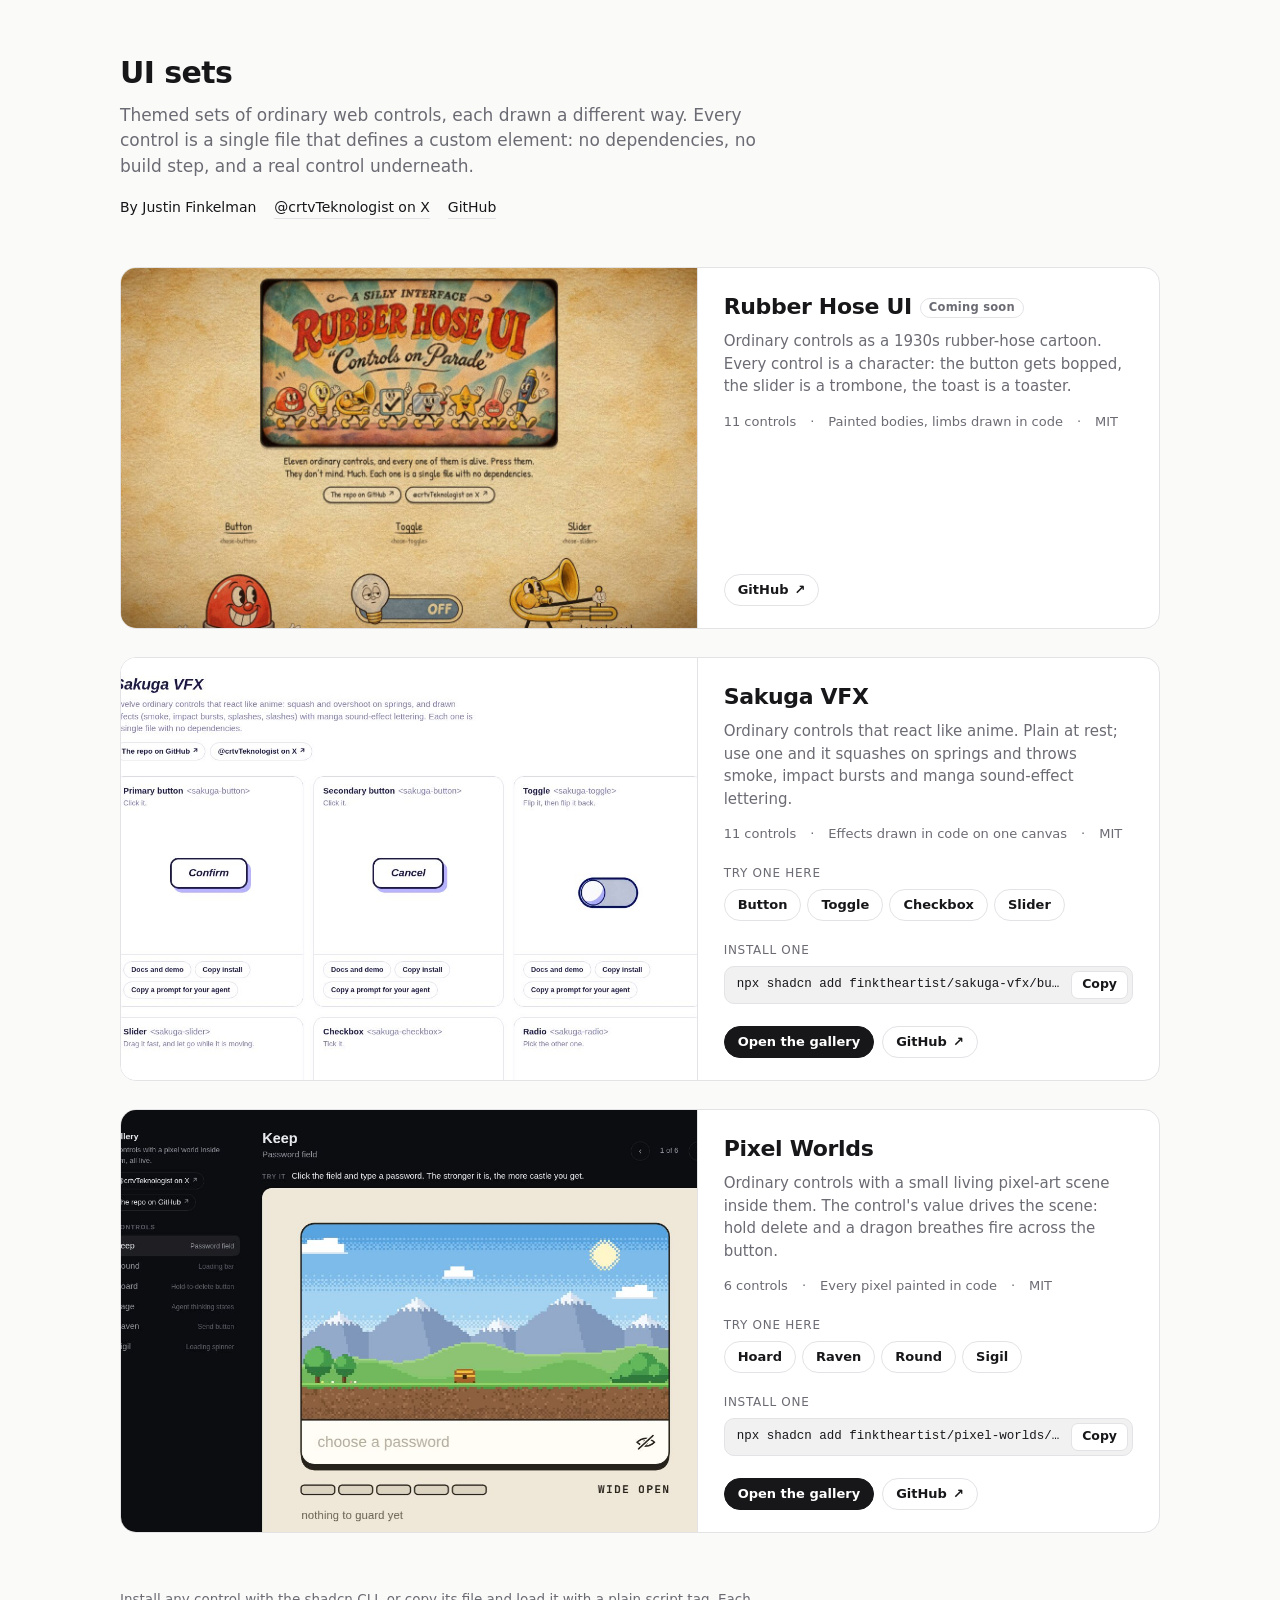
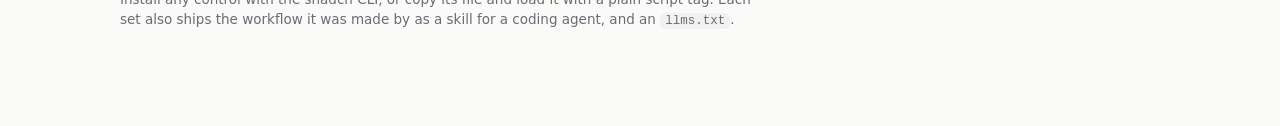
==== index.html @ 3ac6ab06 "UI sets: one page that lists every component set Sets come from sets.json; each card has a poster, l" ====
<!doctype html>
<html lang="en">
<head>
<meta charset="utf-8">
<meta name="viewport" content="width=device-width, initial-scale=1, viewport-fit=cover">
<title>UI sets by Justin Finkelman</title>
<meta name="description" content="Themed sets of drop-in web components. Every control is a single file with no dependencies.">
<style>
  /* One page that lists every component set. The page is plain on purpose (greys and hairlines, no accent colour) so the
     sets are the only loud things on it. The sets come from sets.json; adding one is adding an entry there and a poster. */
  :root { color-scheme: light dark; --page: #fafaf9; --card: #ffffff; --text: #17171a; --mute: #6b6b74; --line: #e3e3e6; --chip: #f1f1f2; }
  @media (prefers-color-scheme: dark) { :root { --page: #0e0e10; --card: #151518; --text: #f1f1f3; --mute: #9a9aa5; --line: #29292e; --chip: #1e1e22; } }
  * { box-sizing: border-box; }
  html { -webkit-text-size-adjust: 100%; overflow-x: clip; background: var(--page); }
  body { margin: 0; color: var(--text); background: var(--page); font: 400 15px/1.5 -apple-system, BlinkMacSystemFont, "Inter", "Segoe UI", system-ui, sans-serif; -webkit-font-smoothing: antialiased; overflow-x: clip; }
  a { color: inherit; } button { font: inherit; color: inherit; }
  :focus-visible { outline: 2px solid var(--text); outline-offset: 3px; border-radius: 6px; }
  .wrap { max-width: 1080px; margin: 0 auto; padding: 56px 20px 96px; }
  header { max-width: 640px; }
  h1 { margin: 0; font-size: 30px; line-height: 1.15; font-weight: 650; letter-spacing: -.02em; }
  .lede { margin: 12px 0 0; color: var(--mute); font-size: 17px; line-height: 1.5; }
  .by { display: flex; flex-wrap: wrap; gap: 6px 18px; margin: 18px 0 0; font-size: 14px; }
  .by a { text-decoration: none; border-bottom: 1px solid var(--line); } .by a:hover { border-color: var(--text); }
  .sets { display: grid; gap: 28px; margin-top: 48px; }
  .set { display: grid; grid-template-columns: minmax(0, 1.25fr) minmax(0, 1fr); border: 1px solid var(--line); border-radius: 16px; background: var(--card); overflow: hidden; }
  .view { position: relative; display: grid; min-width: 0; border-right: 1px solid var(--line); background: var(--paper, var(--chip)); }
  .view img { display: block; width: 100%; height: 100%; min-height: 300px; object-fit: cover; object-position: top center; }
  .view iframe { display: block; width: 100%; border: 0; background: var(--paper, #fff); }
  .view .live { align-self: center; padding: 14px 0; }
  .info { display: flex; flex-direction: column; min-width: 0; padding: 26px 26px 22px; }
  .info h2 { margin: 0; font-size: 22px; line-height: 1.2; font-weight: 650; letter-spacing: -.015em; }
  .tag { margin: 10px 0 0; color: var(--mute); }
  .meta { display: flex; flex-wrap: wrap; gap: 4px 14px; margin: 14px 0 0; padding: 0; list-style: none; font-size: 13px; color: var(--mute); }
  .meta li + li::before { content: "·"; margin-right: 14px; }
  .try { margin: 20px 0 0; }
  .try p, .install p { margin: 0 0 7px; font-size: 12px; letter-spacing: .06em; text-transform: uppercase; color: var(--mute); }
  .seg { display: flex; flex-wrap: wrap; gap: 6px; }
  .seg button, .btn { display: inline-flex; align-items: center; gap: 6px; height: 32px; padding: 0 13px; border: 1px solid var(--line); border-radius: 999px; background: none; font-size: 13px; font-weight: 550; text-decoration: none; cursor: pointer; white-space: nowrap; }
  .seg button:hover, .btn:hover { border-color: var(--text); }
  .seg button[aria-pressed=true] { background: var(--text); border-color: var(--text); color: var(--card); }
  .install { margin: 20px 0 0; }
  .cmd { display: flex; align-items: center; gap: 8px; min-width: 0; padding: 4px 4px 4px 12px; border: 1px solid var(--line); border-radius: 10px; background: var(--chip); }
  .cmd code { flex: 1; min-width: 0; overflow: hidden; text-overflow: ellipsis; white-space: nowrap; font: 12.5px/1.4 ui-monospace, "SF Mono", Menlo, Consolas, monospace; }
  .cmd button { flex: none; height: 28px; padding: 0 10px; border: 1px solid var(--line); border-radius: 7px; background: var(--card); font-size: 12.5px; font-weight: 550; cursor: pointer; }
  .cmd button:hover { border-color: var(--text); }
  .links { display: flex; flex-wrap: wrap; gap: 8px; margin: auto 0 0; padding-top: 22px; }
  .btn.main { background: var(--text); border-color: var(--text); color: var(--card); }
  .soon { display: inline-block; margin-left: 8px; padding: 2px 8px; border: 1px solid var(--line); border-radius: 999px; font-size: 11.5px; font-weight: 550; letter-spacing: .02em; color: var(--mute); vertical-align: 3px; }
  .foot { margin: 56px 0 0; color: var(--mute); font-size: 13.5px; max-width: 640px; }
  .foot code { padding: 1px 5px; border-radius: 5px; background: var(--chip); font-size: 12.5px; }
  .sr { position: absolute; width: 1px; height: 1px; overflow: hidden; clip-path: inset(50%); white-space: nowrap; }
  @media (max-width: 820px) { .set { grid-template-columns: 1fr; } .view { border-right: 0; border-bottom: 1px solid var(--line); } .view img { min-height: 0; aspect-ratio: 16 / 10; } .wrap { padding-top: 36px; } }
</style>
</head>
<body>
<div class="wrap">
  <header>
    <h1>UI sets</h1>
    <p class="lede">Themed sets of ordinary web controls, each drawn a different way. Every control is a single file that defines a custom element: no dependencies, no build step, and a real control underneath.</p>
    <p class="by"><span>By Justin Finkelman</span><a href="https://x.com/crtvTeknologist" target="_blank" rel="noopener">@crtvTeknologist on X</a><a href="https://github.com/finktheartist" target="_blank" rel="noopener">GitHub</a></p>
  </header>
  <main class="sets" id="sets" aria-live="polite"></main>
  <p class="foot">Install any control with the shadcn CLI, or copy its file and load it with a plain script tag. Each set also ships the workflow it was made by as a skill for a coding agent, and an <code>llms.txt</code>.</p>
</div>
<script>
// The sets come from sets.json. With ?local the links and the live demos point at copies of the sets under _sets/ on this
// server (see the README), which is how the page is previewed before a set is deployed.
const LOCAL = new URLSearchParams(location.search).has('local'), narrow = matchMedia('(max-width: 520px)');
// a demo's height is one number, or two: for a wide frame and for a phone-width one
const tall = (d) => (Array.isArray(d.height) ? d.height[narrow.matches ? 1 : 0] : +d.height || 300);
const esc = (s) => String(s).replace(/[&<>"]/g, (c) => ({ '&': '&amp;', '<': '&lt;', '>': '&gt;', '"': '&quot;' }[c]));
const base = (s) => (LOCAL ? `_sets/${s.id}/` : s.url.replace(/\/?$/, '/'));

fetch('sets.json').then((r) => r.json()).then(({ sets }) => {
  const root = document.getElementById('sets');
  for (const s of sets) {
    const live = LOCAL || s.status === 'live', first = s.demos?.[0], cmd = `npx shadcn add ${s.repo}/${first ? first.path.replace(/\/$/, '') : 'NAME'}`;
    const el = document.createElement('article'); el.className = 'set'; el.id = s.id; if (s.paper) el.style.setProperty('--paper', s.paper);
    el.innerHTML = `
      <div class="view"><img src="posters/${esc(s.id)}.jpg" alt="The ${esc(s.name)} gallery" loading="lazy" width="1200" height="750"></div>
      <div class="info">
        <h2>${esc(s.name)}${live ? '' : '<span class="soon">Coming soon</span>'}</h2>
        <p class="tag">${esc(s.tagline)}</p>
        <ul class="meta"><li>${s.count} controls</li><li>${esc(s.made)}</li><li>MIT</li></ul>
        ${live && s.demos?.length ? `<div class="try"><p id="try-${esc(s.id)}">Try one here</p><div class="seg" role="group" aria-labelledby="try-${esc(s.id)}">${s.demos.map((d, i) => `<button type="button" aria-pressed="false" data-i="${i}">${esc(d.name)}</button>`).join('')}</div></div>` : ''}
        ${live ? `<div class="install"><p>Install one</p><div class="cmd"><code>${esc(cmd)}</code><button type="button" data-copy="${esc(cmd)}">Copy</button></div></div>` : ''}
        <p class="links">${live ? `<a class="btn main" href="${esc(base(s))}">Open the gallery</a>` : ''}<a class="btn" href="https://github.com/${esc(s.repo)}" target="_blank" rel="noopener">GitHub <span aria-hidden="true">&#8599;</span></a></p>
        <span class="sr" role="status"></span>
      </div>`;
    root.append(el);
    // a demo button swaps the poster for that control, live, in a frame; pressing it again brings the poster back
    const view = el.querySelector('.view'), poster = view.innerHTML, status = el.querySelector('[role=status]');
    el.querySelectorAll('.seg button').forEach((b) => b.addEventListener('click', () => {
      const d = s.demos[+b.dataset.i], on = b.getAttribute('aria-pressed') !== 'true';
      el.querySelectorAll('.seg button').forEach((o) => o.setAttribute('aria-pressed', String(o === b && on)));
      view.innerHTML = on ? `<div class="live"><iframe src="${esc(base(s) + d.path)}?embed=1" height="${tall(d)}" title="${esc(s.name)}: ${esc(d.name)}, live" loading="lazy"></iframe></div>` : poster;
      status.textContent = on ? `${d.name} is live in the frame.` : 'Poster shown.';
    }));
    el.querySelector('[data-copy]')?.addEventListener('click', async (e) => {
      const b = e.currentTarget, text = b.dataset.copy; let ok = false;
      // the clipboard API needs https (or localhost), so fall back to a selected textarea
      try { await navigator.clipboard.writeText(text); ok = true; } catch {
        const t = Object.assign(document.createElement('textarea'), { value: text }); t.style.cssText = 'position:fixed;opacity:0'; document.body.append(t); t.select();
        try { ok = document.execCommand('copy'); } catch {} t.remove();
      }
      b.textContent = ok ? 'Copied' : 'Select it'; status.textContent = ok ? 'Install command copied.' : 'Could not copy here.'; setTimeout(() => { b.textContent = 'Copy'; }, 1600);
    });
  }
}).catch(() => { document.getElementById('sets').innerHTML = '<p>Could not load the list of sets.</p>'; });
</script>
</body>
</html>
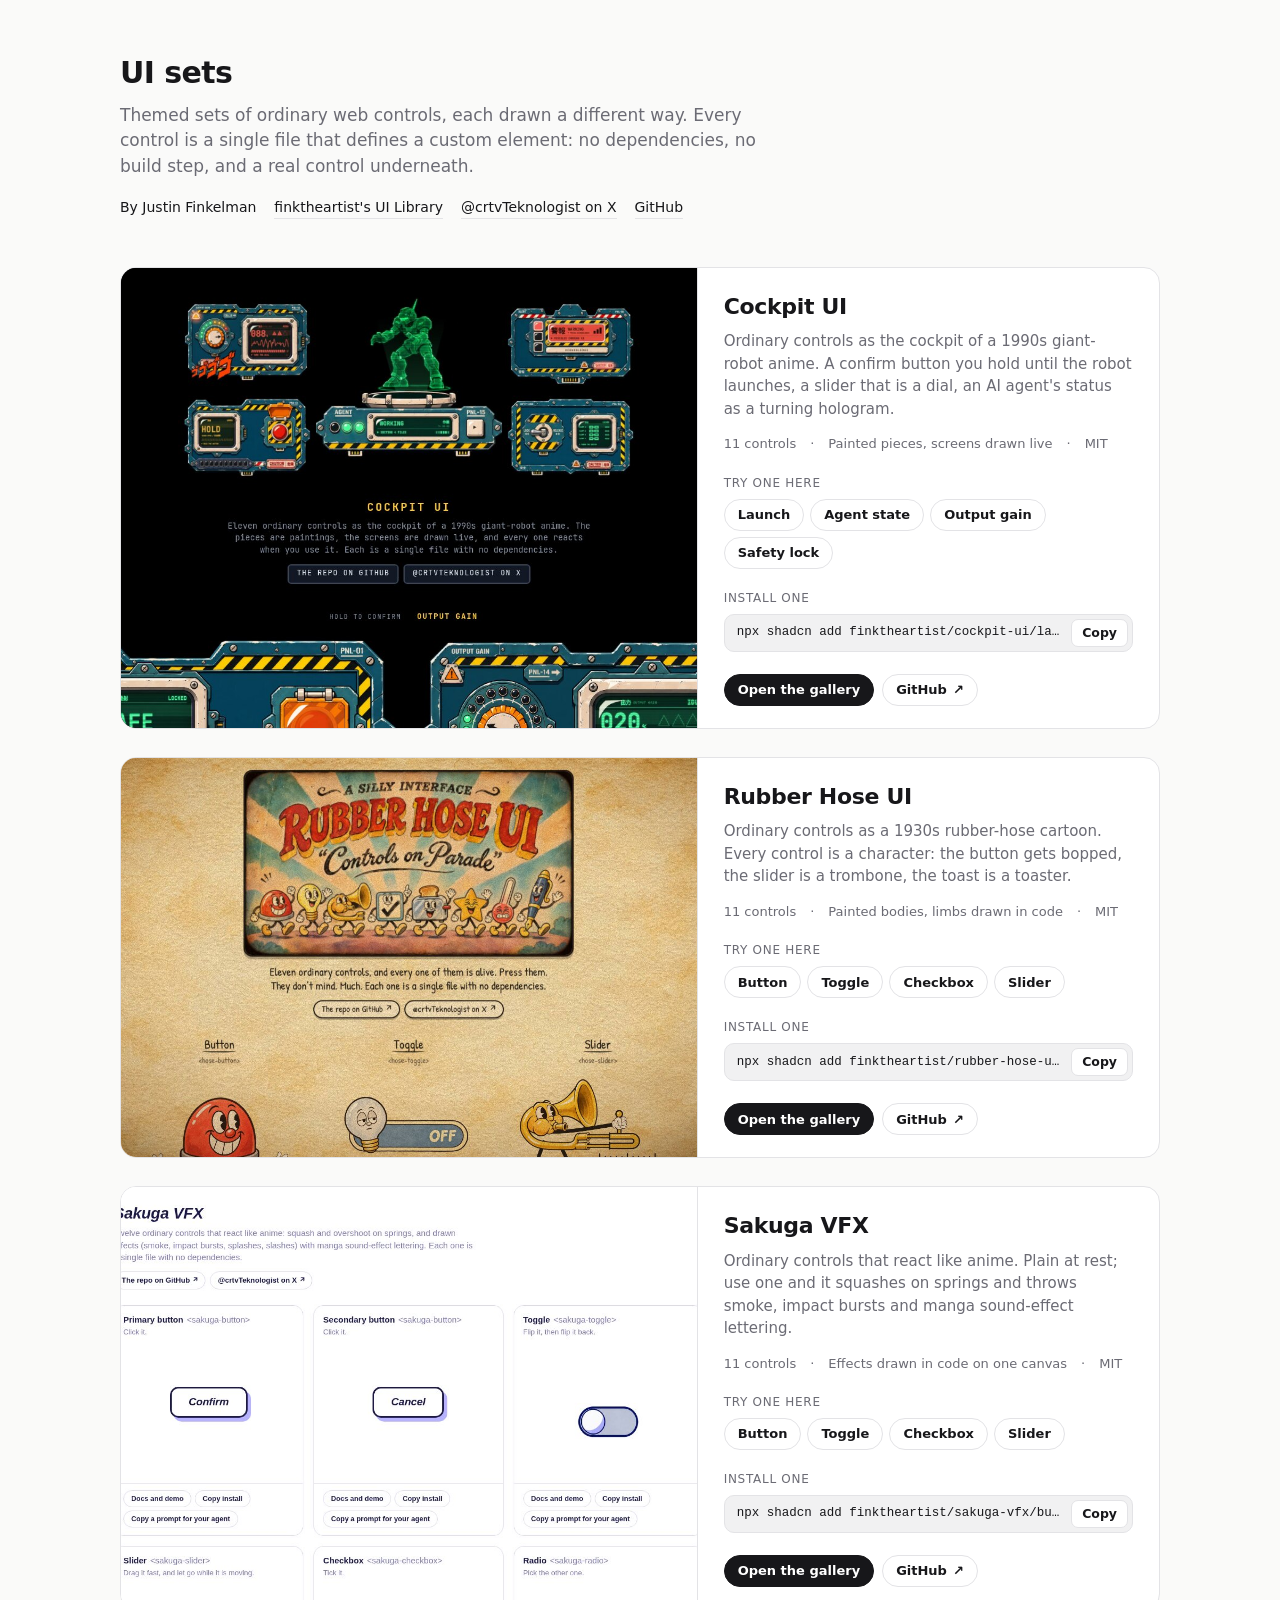
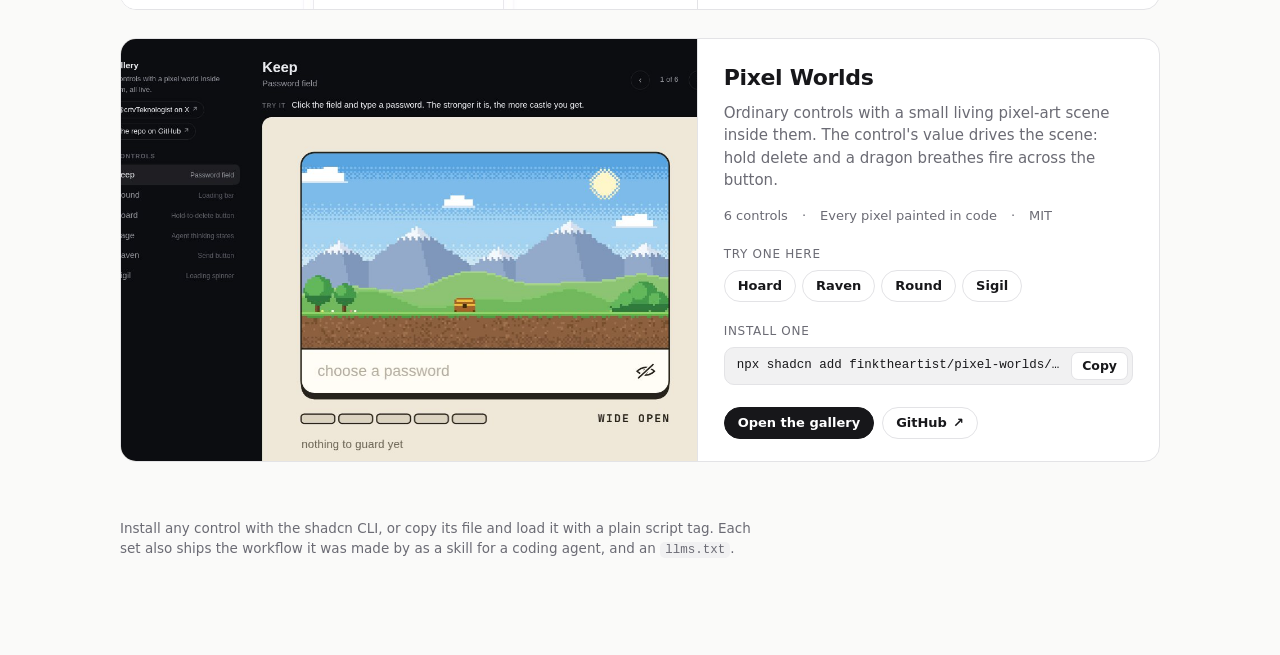
==== commit 463c4715: "finktheartist's UI Library: every control from every set on one page A grid of all 39 controls, each" ====
--- a/index.html
+++ b/index.html
@@ -57,7 +57,7 @@
   <header>
     <h1>UI sets</h1>
     <p class="lede">Themed sets of ordinary web controls, each drawn a different way. Every control is a single file that defines a custom element: no dependencies, no build step, and a real control underneath.</p>
-    <p class="by"><span>By Justin Finkelman</span><a href="https://x.com/crtvTeknologist" target="_blank" rel="noopener">@crtvTeknologist on X</a><a href="https://github.com/finktheartist" target="_blank" rel="noopener">GitHub</a></p>
+    <p class="by"><span>By Justin Finkelman</span><a href="library/">finktheartist's UI Library</a><a href="https://x.com/crtvTeknologist" target="_blank" rel="noopener">@crtvTeknologist on X</a><a href="https://github.com/finktheartist" target="_blank" rel="noopener">GitHub</a></p>
   </header>
   <main class="sets" id="sets" aria-live="polite"></main>
   <p class="foot">Install any control with the shadcn CLI, or copy its file and load it with a plain script tag. Each set also ships the workflow it was made by as a skill for a coding agent, and an <code>llms.txt</code>.</p>
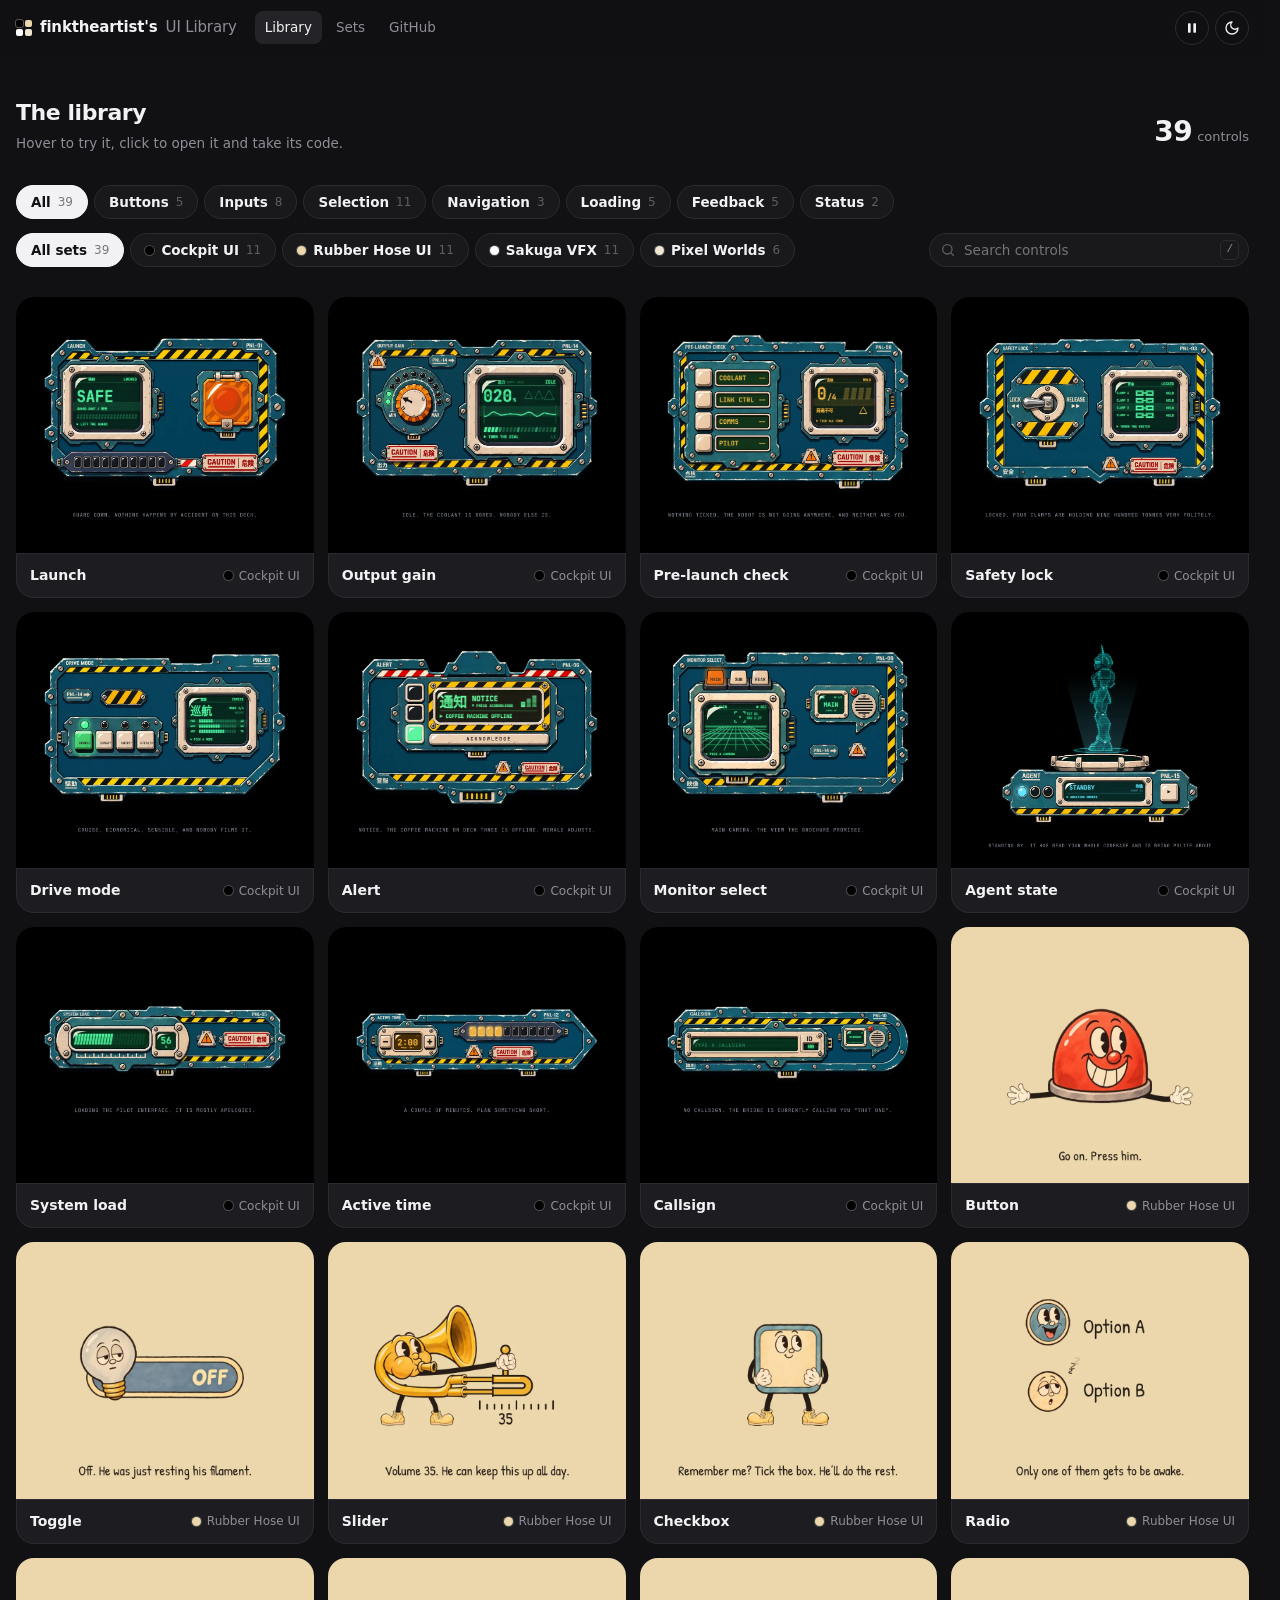
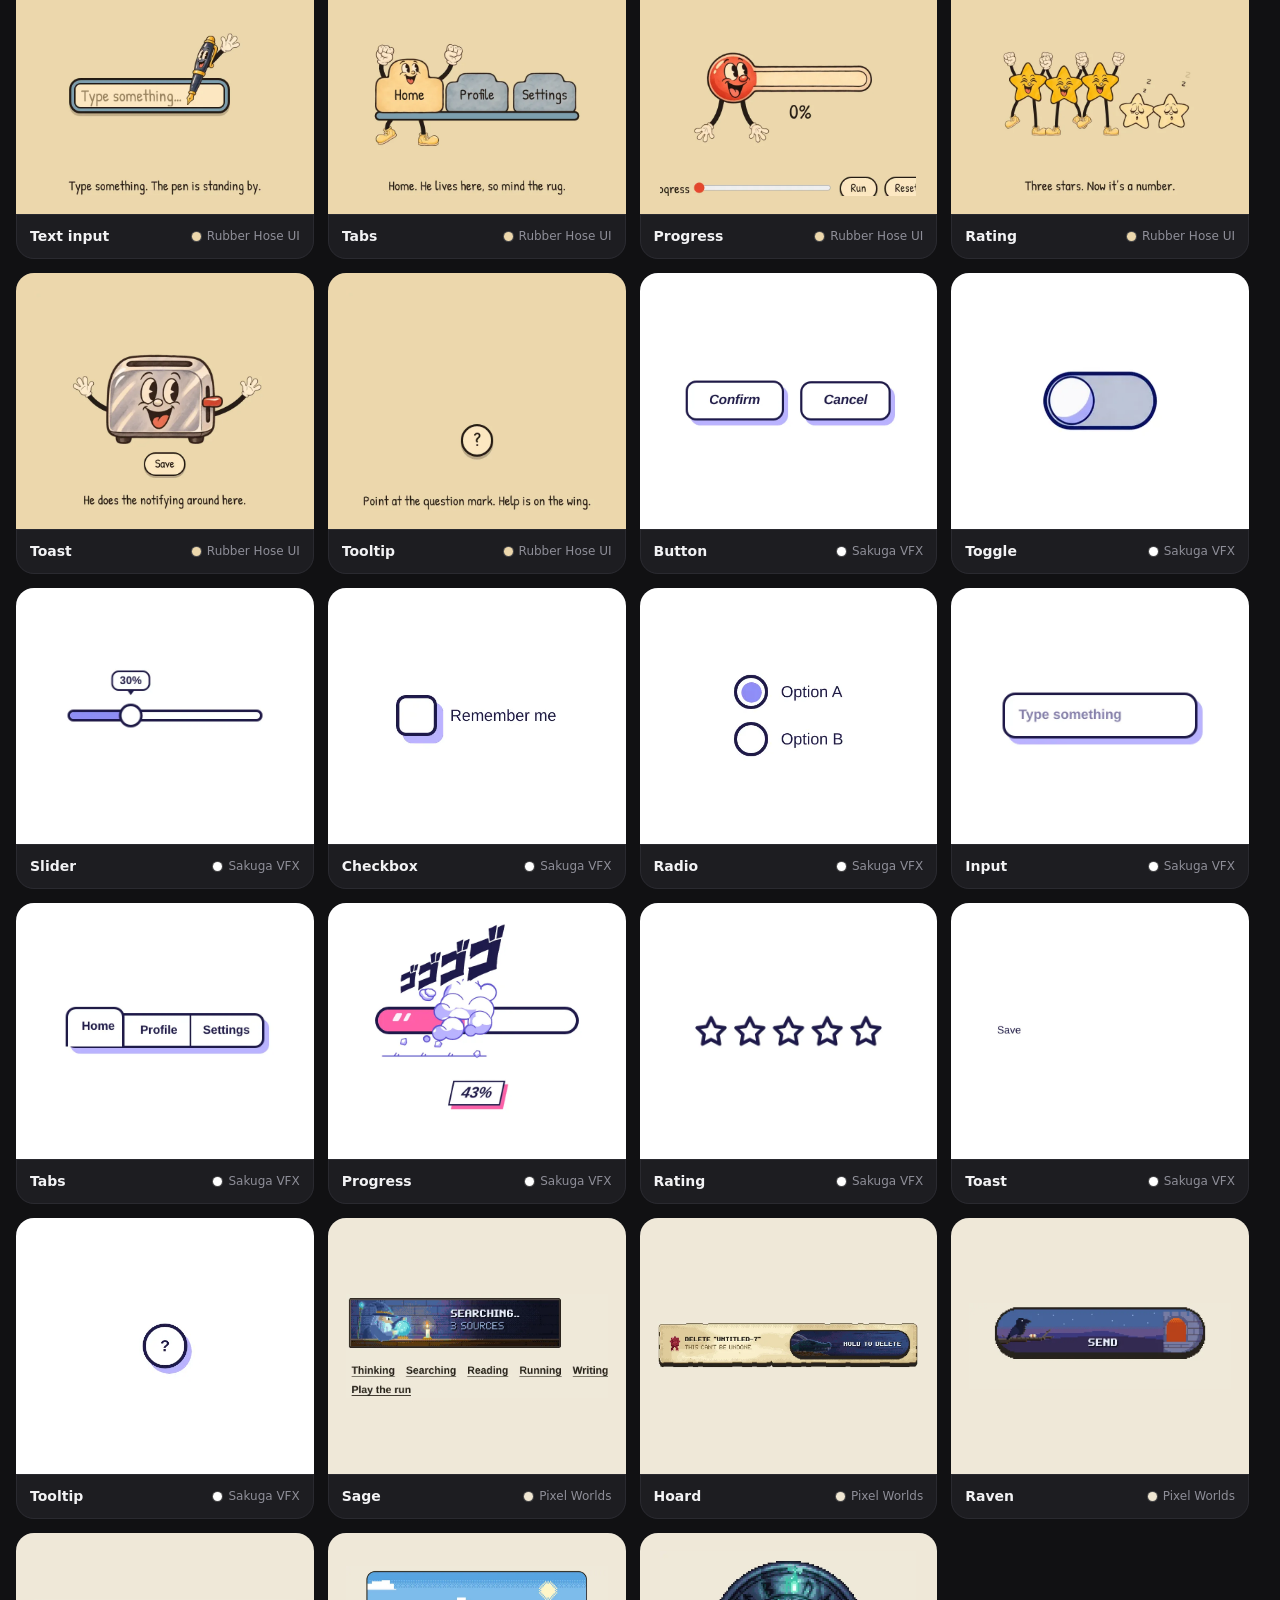
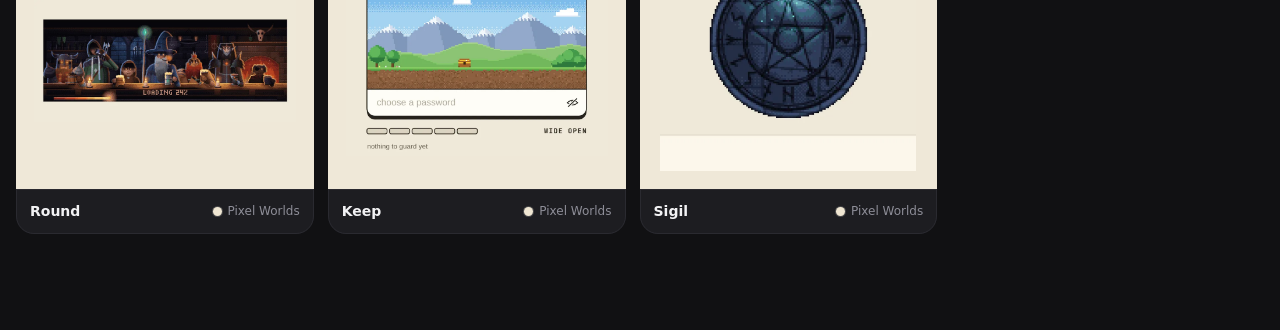
==== commit ffd16091: "Make the library the home page The library moves from /library/ to the root, the page that lists the" ====
--- a/index.html
+++ b/index.html
@@ -3,110 +3,388 @@
 <head>
 <meta charset="utf-8">
 <meta name="viewport" content="width=device-width, initial-scale=1, viewport-fit=cover">
-<title>UI sets by Justin Finkelman</title>
-<meta name="description" content="Themed sets of drop-in web components. Every control is a single file with no dependencies.">
+<title>finktheartist's UI Library</title>
+<meta name="description" content="Every control from every UI set on one page. Hover a card to play with it, open it for the install line and the code.">
 <style>
-  /* One page that lists every component set. The page is plain on purpose (greys and hairlines, no accent colour) so the
-     sets are the only loud things on it. The sets come from sets.json; adding one is adding an entry there and a poster. */
-  :root { color-scheme: light dark; --page: #fafaf9; --card: #ffffff; --text: #17171a; --mute: #6b6b74; --line: #e3e3e6; --chip: #f1f1f2; }
-  @media (prefers-color-scheme: dark) { :root { --page: #0e0e10; --card: #151518; --text: #f1f1f3; --mute: #9a9aa5; --line: #29292e; --chip: #1e1e22; } }
+  /* Every control from every set, as one library. Two views on one page:
+     the grid (#/), where each card is a still that turns into the live control while you hover it, and
+     a control's own page (#/SET/NAME), with every control in a sidebar, the control live, and the install line and code.
+     The data is library/components.json, built from each set's registry.json by tools/library.mjs, with the stills and loops
+     beside it in library/. ?local frames the sets from _sets/. The page that lists the sets themselves is sets/. */
+  :root { color-scheme: dark; --page: #111113; --raise: #19191c; --card: #1d1d21; --text: #f2f2f4; --mute: #8e8e98; --faint: #5d5d66; --line: #2a2a30; --chip: #232328; --on: #f2f2f4; --on-text: #111113; }
+  :root[data-theme=light] { color-scheme: light; --page: #f5f5f3; --raise: #ffffff; --card: #ffffff; --text: #17171a; --mute: #6b6b74; --faint: #a1a1a8; --line: #e3e3e6; --chip: #ededee; --on: #17171a; --on-text: #ffffff; }
   * { box-sizing: border-box; }
-  html { -webkit-text-size-adjust: 100%; overflow-x: clip; background: var(--page); }
+  html { -webkit-text-size-adjust: 100%; overflow-x: clip; background: var(--page); scrollbar-gutter: stable; }
   body { margin: 0; color: var(--text); background: var(--page); font: 400 15px/1.5 -apple-system, BlinkMacSystemFont, "Inter", "Segoe UI", system-ui, sans-serif; -webkit-font-smoothing: antialiased; overflow-x: clip; }
-  a { color: inherit; } button { font: inherit; color: inherit; }
-  :focus-visible { outline: 2px solid var(--text); outline-offset: 3px; border-radius: 6px; }
-  .wrap { max-width: 1080px; margin: 0 auto; padding: 56px 20px 96px; }
-  header { max-width: 640px; }
-  h1 { margin: 0; font-size: 30px; line-height: 1.15; font-weight: 650; letter-spacing: -.02em; }
-  .lede { margin: 12px 0 0; color: var(--mute); font-size: 17px; line-height: 1.5; }
-  .by { display: flex; flex-wrap: wrap; gap: 6px 18px; margin: 18px 0 0; font-size: 14px; }
-  .by a { text-decoration: none; border-bottom: 1px solid var(--line); } .by a:hover { border-color: var(--text); }
-  .sets { display: grid; gap: 28px; margin-top: 48px; }
-  .set { display: grid; grid-template-columns: minmax(0, 1.25fr) minmax(0, 1fr); border: 1px solid var(--line); border-radius: 16px; background: var(--card); overflow: hidden; }
-  .view { position: relative; display: grid; min-width: 0; border-right: 1px solid var(--line); background: var(--paper, var(--chip)); }
-  .view img { display: block; width: 100%; height: 100%; min-height: 300px; object-fit: cover; object-position: top center; }
-  .view iframe { display: block; width: 100%; border: 0; background: var(--paper, #fff); }
-  .view .live { align-self: center; padding: 14px 0; }
-  .info { display: flex; flex-direction: column; min-width: 0; padding: 26px 26px 22px; }
-  .info h2 { margin: 0; font-size: 22px; line-height: 1.2; font-weight: 650; letter-spacing: -.015em; }
-  .tag { margin: 10px 0 0; color: var(--mute); }
-  .meta { display: flex; flex-wrap: wrap; gap: 4px 14px; margin: 14px 0 0; padding: 0; list-style: none; font-size: 13px; color: var(--mute); }
-  .meta li + li::before { content: "·"; margin-right: 14px; }
-  .try { margin: 20px 0 0; }
-  .try p, .install p { margin: 0 0 7px; font-size: 12px; letter-spacing: .06em; text-transform: uppercase; color: var(--mute); }
-  .seg { display: flex; flex-wrap: wrap; gap: 6px; }
-  .seg button, .btn { display: inline-flex; align-items: center; gap: 6px; height: 32px; padding: 0 13px; border: 1px solid var(--line); border-radius: 999px; background: none; font-size: 13px; font-weight: 550; text-decoration: none; cursor: pointer; white-space: nowrap; }
-  .seg button:hover, .btn:hover { border-color: var(--text); }
-  .seg button[aria-pressed=true] { background: var(--text); border-color: var(--text); color: var(--card); }
-  .install { margin: 20px 0 0; }
-  .cmd { display: flex; align-items: center; gap: 8px; min-width: 0; padding: 4px 4px 4px 12px; border: 1px solid var(--line); border-radius: 10px; background: var(--chip); }
-  .cmd code { flex: 1; min-width: 0; overflow: hidden; text-overflow: ellipsis; white-space: nowrap; font: 12.5px/1.4 ui-monospace, "SF Mono", Menlo, Consolas, monospace; }
-  .cmd button { flex: none; height: 28px; padding: 0 10px; border: 1px solid var(--line); border-radius: 7px; background: var(--card); font-size: 12.5px; font-weight: 550; cursor: pointer; }
-  .cmd button:hover { border-color: var(--text); }
-  .links { display: flex; flex-wrap: wrap; gap: 8px; margin: auto 0 0; padding-top: 22px; }
-  .btn.main { background: var(--text); border-color: var(--text); color: var(--card); }
-  .soon { display: inline-block; margin-left: 8px; padding: 2px 8px; border: 1px solid var(--line); border-radius: 999px; font-size: 11.5px; font-weight: 550; letter-spacing: .02em; color: var(--mute); vertical-align: 3px; }
-  .foot { margin: 56px 0 0; color: var(--mute); font-size: 13.5px; max-width: 640px; }
-  .foot code { padding: 1px 5px; border-radius: 5px; background: var(--chip); font-size: 12.5px; }
+  a { color: inherit; text-decoration: none; } button, input { font: inherit; color: inherit; }
+  button { cursor: pointer; }
+  :focus-visible { outline: 2px solid var(--text); outline-offset: 2px; border-radius: 8px; }
+  [hidden] { display: none !important; }
   .sr { position: absolute; width: 1px; height: 1px; overflow: hidden; clip-path: inset(50%); white-space: nowrap; }
-  @media (max-width: 820px) { .set { grid-template-columns: 1fr; } .view { border-right: 0; border-bottom: 1px solid var(--line); } .view img { min-height: 0; aspect-ratio: 16 / 10; } .wrap { padding-top: 36px; } }
+  kbd { padding: 1px 5px; border: 1px solid var(--line); border-radius: 5px; font: 11px/1.4 ui-monospace, "SF Mono", Menlo, monospace; color: var(--mute); }
+
+  /* top bar */
+  .bar { position: sticky; top: 0; z-index: 20; display: flex; align-items: center; gap: 18px; height: 56px; padding: 0 max(16px, env(safe-area-inset-left)); background: color-mix(in srgb, var(--page) 86%, transparent); backdrop-filter: blur(14px); -webkit-backdrop-filter: blur(14px); border-bottom: 1px solid transparent; transition: border-color .2s; }
+  .bar.scrolled { border-bottom-color: var(--line); }
+  .brand { display: flex; align-items: center; gap: 8px; font-weight: 650; letter-spacing: -.01em; }
+  .brand i { display: grid; grid-template-columns: 1fr 1fr; gap: 2px; width: 16px; height: 16px; }
+  .brand i b { border-radius: 2px; } .brand span { color: var(--mute); font-weight: 450; }
+  .bar nav { display: flex; gap: 4px; font-size: 13.5px; }
+  .bar nav a { padding: 6px 10px; border-radius: 8px; color: var(--mute); } .bar nav a:hover, .bar nav a[aria-current] { color: var(--text); background: var(--chip); }
+  .bar .end { margin-left: auto; display: flex; align-items: center; gap: 6px; }
+  .icon { display: inline-grid; place-items: center; width: 34px; height: 34px; border: 1px solid var(--line); border-radius: 999px; background: none; color: var(--text); }
+  .icon:hover { background: var(--chip); } .icon svg { width: 16px; height: 16px; }
+
+  /* grid view */
+  .wrap { max-width: 1440px; margin: 0 auto; padding: 0 max(16px, env(safe-area-inset-left)) 96px; }
+  .head { padding-top: 40px; display: flex; align-items: end; justify-content: space-between; gap: 16px; }
+  .head h2 { margin: 0; font-size: 22px; font-weight: 650; letter-spacing: -.02em; }
+  .head p { margin: 4px 0 0; color: var(--mute); font-size: 13.5px; }
+  .count { flex: none; text-align: right; color: var(--mute); font-size: 13px; } .count b { color: var(--text); font-size: 28px; font-weight: 650; letter-spacing: -.02em; margin-right: 5px; }
+  .tools { position: sticky; top: 56px; z-index: 10; display: grid; gap: 10px; margin: 20px 0 18px; padding: 10px 0; background: var(--page); }
+  .row { display: flex; min-width: 0; gap: 6px; overflow-x: auto; scrollbar-width: none; margin: 0 -2px; padding: 2px; } .row::-webkit-scrollbar { display: none; }
+  .pill { flex: none; display: inline-flex; align-items: center; gap: 7px; height: 34px; padding: 0 14px; border: 1px solid var(--line); border-radius: 999px; background: var(--raise); font-size: 13.5px; font-weight: 550; white-space: nowrap; }
+  .pill:hover { border-color: var(--faint); }
+  .pill small { color: var(--faint); font-size: 12px; font-weight: 500; }
+  .pill[aria-pressed=true] { background: var(--on); border-color: var(--on); color: var(--on-text); } .pill[aria-pressed=true] small { color: inherit; opacity: .55; }
+  .dot { width: 9px; height: 9px; border-radius: 50%; box-shadow: 0 0 0 1px rgb(127 127 127 / .45); }
+  .row2 { display: flex; gap: 10px; align-items: center; min-width: 0; }
+  .search { position: relative; flex: 1 1 240px; max-width: 320px; margin-left: auto; }
+  .search input { width: 100%; height: 34px; padding: 0 38px 0 34px; border: 1px solid var(--line); border-radius: 999px; background: var(--raise); font-size: 13.5px; outline: none; }
+  .search input:focus { border-color: var(--faint); } .search svg { position: absolute; left: 11px; top: 9px; width: 16px; height: 16px; color: var(--faint); } .search kbd { position: absolute; right: 10px; top: 7px; }
+  .grid { display: grid; grid-template-columns: repeat(auto-fill, minmax(260px, 1fr)); gap: 14px; }
+  .card { position: relative; display: flex; flex-direction: column; min-width: 0; border-radius: 18px; background: var(--card); outline: 1px solid var(--line); outline-offset: -1px; overflow: hidden; transition: outline-color .15s; }
+  .card:hover { outline-color: var(--faint); }
+  .view { position: relative; aspect-ratio: 1 / .86; background: var(--paper); overflow: hidden; }
+  .view img, .view video { position: absolute; inset: 0; width: 100%; height: 100%; object-fit: contain; padding: 6%; transition: opacity .2s, transform .35s cubic-bezier(.2, .8, .2, 1); }
+  .view video { opacity: 0; } .view video.on { opacity: 1; }
+  .card:hover .view img, .card:hover .view video { transform: scale(1.025); }
+  .view iframe { position: absolute; left: 0; top: 0; border: 0; transform-origin: 0 0; background: var(--paper); opacity: 0; transition: opacity .25s; }
+  .view.live iframe.ready { opacity: 1; } .view.live img.gone, .view.live video { opacity: 0; }
+  .live-tag { position: absolute; z-index: 1; left: 10px; top: 10px; display: inline-flex; align-items: center; gap: 5px; height: 22px; padding: 0 8px; border-radius: 999px; background: rgb(0 0 0 / .55); color: #fff; font-size: 11px; font-weight: 600; letter-spacing: .02em; opacity: 0; transition: opacity .2s; pointer-events: none; }
+  .live-tag::before { content: ""; width: 6px; height: 6px; border-radius: 50%; background: #3ddc84; }
+  .view.live .live-tag { opacity: 1; }
+  .meta { display: flex; align-items: center; gap: 10px; padding: 11px 14px 12px; border-top: 1px solid var(--line); }
+  .meta h3 { margin: 0; min-width: 0; font-size: 14px; font-weight: 600; overflow: hidden; text-overflow: ellipsis; white-space: nowrap; }
+  .meta .set { display: inline-flex; align-items: center; gap: 6px; margin-left: auto; flex: none; color: var(--mute); font-size: 12px; }
+  .meta a::after { content: ""; position: absolute; inset: 0; z-index: 1; } /* the whole card opens the page… */
+  .view.live { z-index: 2; } /* …except the live frame, which is for playing */
+  .open { position: absolute; right: 10px; top: 10px; z-index: 3; display: inline-flex; align-items: center; gap: 5px; height: 28px; padding: 0 11px; border: 0; border-radius: 999px; background: rgb(0 0 0 / .62); color: #fff; font-size: 12px; font-weight: 600; opacity: 0; transform: translateY(-4px); transition: opacity .18s, transform .18s; }
+  .card:hover .open, .card:focus-within .open { opacity: 1; transform: none; }
+  .empty { padding: 60px 0; text-align: center; color: var(--mute); }
+
+  /* control page */
+  .doc { display: grid; grid-template-columns: 236px minmax(0, 1fr); gap: 44px; max-width: 1240px; margin: 0 auto; padding: 28px max(16px, env(safe-area-inset-left)) 96px; }
+  .doc > main { min-width: 0; }
+  .side { position: sticky; top: 84px; align-self: start; max-height: calc(100vh - 100px); overflow-y: auto; scrollbar-width: thin; padding-right: 6px; }
+  .side h4 { display: flex; align-items: center; gap: 8px; margin: 20px 0 6px; padding: 0 10px; color: var(--mute); font-size: 12px; font-weight: 550; }
+  .side h4:first-child { margin-top: 0; }
+  .side a { display: flex; align-items: center; gap: 10px; padding: 6px 10px; border-radius: 9px; font-size: 13.5px; color: var(--mute); }
+  .side a:hover { color: var(--text); background: var(--chip); } .side a[aria-current] { color: var(--text); background: var(--chip); font-weight: 550; }
+  .side a img { flex: none; width: 26px; height: 22px; border-radius: 6px; object-fit: cover; background: var(--paper); outline: 1px solid var(--line); }
+  .top { display: flex; align-items: center; gap: 12px; }
+  .crumb { display: flex; align-items: center; gap: 8px; color: var(--mute); font-size: 13px; } .crumb a:hover { color: var(--text); }
+  .step { margin-left: auto; display: flex; gap: 6px; }
+  .doc h1 { margin: 18px 0 0; font-size: clamp(28px, 4vw, 38px); line-height: 1.1; font-weight: 650; letter-spacing: -.03em; }
+  .doc h1 code { display: inline-block; margin-left: 10px; padding: 2px 8px; border: 1px solid var(--line); border-radius: 8px; font: 500 13px/1.5 ui-monospace, "SF Mono", Menlo, monospace; color: var(--mute); vertical-align: 7px; letter-spacing: 0; }
+  .lede { max-width: 720px; margin: 12px 0 0; color: var(--mute); font-size: 16px; }
+  .acts { display: flex; flex-wrap: wrap; align-items: center; gap: 8px; margin: 22px 0 12px; }
+  .tabs { display: flex; gap: 2px; padding: 3px; border-radius: 999px; background: var(--chip); }
+  .tabs button { height: 30px; padding: 0 14px; border: 0; border-radius: 999px; background: none; font-size: 13px; font-weight: 550; color: var(--mute); }
+  .tabs button[aria-selected=true] { background: var(--raise); color: var(--text); box-shadow: 0 1px 2px rgb(0 0 0 / .25); }
+  .acts .right { margin-left: auto; display: flex; flex-wrap: wrap; gap: 8px; }
+  .btn { display: inline-flex; align-items: center; gap: 7px; height: 34px; padding: 0 13px; border: 1px solid var(--line); border-radius: 999px; background: var(--raise); font-size: 13px; font-weight: 550; }
+  .btn:hover { border-color: var(--faint); } .btn svg { width: 15px; height: 15px; } .btn.main { background: var(--on); border-color: var(--on); color: var(--on-text); }
+  .stage { position: relative; display: grid; place-items: center; min-height: 420px; padding: 32px 16px; border-radius: 20px; background: var(--paper); outline: 1px solid var(--line); outline-offset: -1px; overflow: hidden; }
+  .stage .fit { position: relative; }
+  .stage iframe { position: absolute; left: 0; top: 0; border: 0; transform-origin: 0 0; background: var(--paper); }
+  .stage .reload { position: absolute; right: 12px; bottom: 12px; background: rgb(0 0 0 / .55); border-color: transparent; color: #fff; }
+  .panel { margin-top: 14px; border-radius: 16px; background: var(--raise); outline: 1px solid var(--line); outline-offset: -1px; }
+  .panel + .panel { margin-top: 12px; }
+  .panel header { display: flex; align-items: center; gap: 10px; padding: 12px 14px 0 18px; color: var(--mute); font-size: 12px; font-weight: 550; letter-spacing: .05em; text-transform: uppercase; }
+  .panel header .btn { margin-left: auto; height: 30px; text-transform: none; letter-spacing: 0; color: var(--text); }
+  .panel pre { margin: 0; padding: 12px 18px 18px; overflow-x: auto; font: 13px/1.65 ui-monospace, "SF Mono", Menlo, Consolas, monospace; white-space: pre; }
+  .panel p { margin: 0; padding: 10px 18px 18px; color: var(--mute); font-size: 14px; }
+  .panel p a { color: var(--text); border-bottom: 1px solid var(--line); }
+  .t-tag { color: #7aa2ff; } .t-attr { color: #e5b567; } .t-str { color: #9ece6a; } .t-com { color: var(--faint); }
+  :root[data-theme=light] .t-tag { color: #2457d6; } :root[data-theme=light] .t-attr { color: #9a5b00; } :root[data-theme=light] .t-str { color: #2e7d32; }
+  .about { display: grid; grid-template-columns: repeat(auto-fit, minmax(200px, 1fr)); gap: 12px; margin-top: 12px; }
+  .about div { padding: 14px 18px; border-radius: 16px; background: var(--raise); outline: 1px solid var(--line); outline-offset: -1px; font-size: 13.5px; }
+  .about dt { color: var(--mute); font-size: 12px; } .about dd { margin: 3px 0 0; }
+  .next { display: grid; grid-template-columns: 1fr 1fr; gap: 12px; margin-top: 28px; }
+  .next a { padding: 14px 18px; border-radius: 16px; outline: 1px solid var(--line); outline-offset: -1px; } .next a:hover { background: var(--raise); }
+  .next small { display: block; color: var(--mute); font-size: 12px; } .next b { font-weight: 600; } .next a:last-child { text-align: right; }
+  .toast { position: fixed; left: 50%; bottom: 24px; z-index: 50; padding: 9px 16px; border-radius: 999px; background: var(--on); color: var(--on-text); font-size: 13px; font-weight: 550; transform: translate(-50%, 20px); opacity: 0; transition: .2s; pointer-events: none; }
+  .toast.on { transform: translate(-50%, 0); opacity: 1; }
+
+  @media (max-width: 900px) {
+    .doc { grid-template-columns: minmax(0, 1fr); gap: 0; } .side { display: none; }
+    .acts .right { margin-left: 0; width: 100%; }
+  }
+  @media (max-width: 600px) {
+    .bar nav { display: none; } .grid { grid-template-columns: 1fr 1fr; gap: 10px; }
+    .meta { padding: 9px 11px 10px; } .meta .set span { display: none; } .open { display: none; }
+    .search { max-width: none; } .row2 { flex-wrap: wrap; } .stage { min-height: 300px; padding: 20px 8px; }
+  }
+  @media (max-width: 380px) { .grid { grid-template-columns: 1fr; } }
+  @media (prefers-reduced-motion: reduce) { * { transition: none !important; } }
 </style>
 </head>
 <body>
-<div class="wrap">
-  <header>
-    <h1>UI sets</h1>
-    <p class="lede">Themed sets of ordinary web controls, each drawn a different way. Every control is a single file that defines a custom element: no dependencies, no build step, and a real control underneath.</p>
-    <p class="by"><span>By Justin Finkelman</span><a href="library/">finktheartist's UI Library</a><a href="https://x.com/crtvTeknologist" target="_blank" rel="noopener">@crtvTeknologist on X</a><a href="https://github.com/finktheartist" target="_blank" rel="noopener">GitHub</a></p>
-  </header>
-  <main class="sets" id="sets" aria-live="polite"></main>
-  <p class="foot">Install any control with the shadcn CLI, or copy its file and load it with a plain script tag. Each set also ships the workflow it was made by as a skill for a coding agent, and an <code>llms.txt</code>.</p>
+<header class="bar" id="bar">
+  <a class="brand" href="#/" aria-label="finktheartist's UI Library, all controls"><i aria-hidden="true"><b style="background:#000;outline:1px solid #555"></b><b style="background:#ecd7ac"></b><b style="background:#fff"></b><b style="background:#efe6d2"></b></i>finktheartist's <span>UI Library</span></a>
+  <nav><a href="#/" id="nav-lib">Library</a><a href="sets/" id="nav-sets">Sets</a><a href="https://github.com/finktheartist" target="_blank" rel="noopener">GitHub</a></nav>
+  <div class="end">
+    <button class="icon" id="motion" type="button" aria-pressed="false" aria-label="Pause the card loops" title="Pause the card loops"></button>
+    <button class="icon" id="theme" type="button" aria-label="Switch light and dark"><svg viewBox="0 0 24 24" fill="none" stroke="currentColor" stroke-width="2" stroke-linecap="round" stroke-linejoin="round"><path d="M12 3a6 6 0 0 0 9 9 9 9 0 1 1-9-9Z"/></svg></button>
+  </div>
+</header>
+
+<div id="lib" class="wrap" hidden>
+  <div class="head">
+    <div><h2>The library</h2><p>Hover to try it, click to open it and take its code.</p></div>
+    <div class="count"><b id="count">–</b>controls</div>
+  </div>
+  <div class="tools">
+    <div class="row" id="kinds" role="group" aria-label="Filter by what the control is for"></div>
+    <div class="row2">
+      <div class="row" id="sets" role="group" aria-label="Filter by set"></div>
+      <label class="search"><span class="sr">Search controls</span><svg viewBox="0 0 24 24" fill="none" stroke="currentColor" stroke-width="2" stroke-linecap="round"><circle cx="11" cy="11" r="7"/><path d="m20 20-3.5-3.5"/></svg><input id="q" type="search" placeholder="Search controls" autocomplete="off"><kbd>/</kbd></label>
+    </div>
+  </div>
+  <div class="grid" id="grid" aria-live="polite"></div>
+  <p class="empty" id="empty" hidden>Nothing matches. <button class="btn" id="clear" type="button">Clear filters</button></p>
 </div>
+
+<div id="doc" class="doc" hidden>
+  <aside class="side" id="side" aria-label="All controls"></aside>
+  <main id="page"></main>
+</div>
+<div class="toast" id="toast" role="status"></div>
+
 <script>
-// The sets come from sets.json. With ?local the links and the live demos point at copies of the sets under _sets/ on this
-// server (see the README), which is how the page is previewed before a set is deployed.
-const LOCAL = new URLSearchParams(location.search).has('local'), narrow = matchMedia('(max-width: 520px)');
-// a demo's height is one number, or two: for a wide frame and for a phone-width one
-const tall = (d) => (Array.isArray(d.height) ? d.height[narrow.matches ? 1 : 0] : +d.height || 300);
+const LOCAL = new URLSearchParams(location.search).has('local');
+const $ = (s, el = document) => el.querySelector(s);
 const esc = (s) => String(s).replace(/[&<>"]/g, (c) => ({ '&': '&amp;', '<': '&lt;', '>': '&gt;', '"': '&quot;' }[c]));
-const base = (s) => (LOCAL ? `_sets/${s.id}/` : s.url.replace(/\/?$/, '/'));
-
-fetch('sets.json').then((r) => r.json()).then(({ sets }) => {
-  const root = document.getElementById('sets');
-  for (const s of sets) {
-    const live = LOCAL || s.status === 'live', first = s.demos?.[0], cmd = `npx shadcn add ${s.repo}/${first ? first.path.replace(/\/$/, '') : 'NAME'}`;
-    const el = document.createElement('article'); el.className = 'set'; el.id = s.id; if (s.paper) el.style.setProperty('--paper', s.paper);
-    el.innerHTML = `
-      <div class="view"><img src="posters/${esc(s.id)}.jpg" alt="The ${esc(s.name)} gallery" loading="lazy" width="1200" height="750"></div>
-      <div class="info">
-        <h2>${esc(s.name)}${live ? '' : '<span class="soon">Coming soon</span>'}</h2>
-        <p class="tag">${esc(s.tagline)}</p>
-        <ul class="meta"><li>${s.count} controls</li><li>${esc(s.made)}</li><li>MIT</li></ul>
-        ${live && s.demos?.length ? `<div class="try"><p id="try-${esc(s.id)}">Try one here</p><div class="seg" role="group" aria-labelledby="try-${esc(s.id)}">${s.demos.map((d, i) => `<button type="button" aria-pressed="false" data-i="${i}">${esc(d.name)}</button>`).join('')}</div></div>` : ''}
-        ${live ? `<div class="install"><p>Install one</p><div class="cmd"><code>${esc(cmd)}</code><button type="button" data-copy="${esc(cmd)}">Copy</button></div></div>` : ''}
-        <p class="links">${live ? `<a class="btn main" href="${esc(base(s))}">Open the gallery</a>` : ''}<a class="btn" href="https://github.com/${esc(s.repo)}" target="_blank" rel="noopener">GitHub <span aria-hidden="true">&#8599;</span></a></p>
-        <span class="sr" role="status"></span>
-      </div>`;
-    root.append(el);
-    // a demo button swaps the poster for that control, live, in a frame; pressing it again brings the poster back
-    const view = el.querySelector('.view'), poster = view.innerHTML, status = el.querySelector('[role=status]');
-    el.querySelectorAll('.seg button').forEach((b) => b.addEventListener('click', () => {
-      const d = s.demos[+b.dataset.i], on = b.getAttribute('aria-pressed') !== 'true';
-      el.querySelectorAll('.seg button').forEach((o) => o.setAttribute('aria-pressed', String(o === b && on)));
-      view.innerHTML = on ? `<div class="live"><iframe src="${esc(base(s) + d.path)}?embed=1" height="${tall(d)}" title="${esc(s.name)}: ${esc(d.name)}, live" loading="lazy"></iframe></div>` : poster;
-      status.textContent = on ? `${d.name} is live in the frame.` : 'Poster shown.';
-    }));
-    el.querySelector('[data-copy]')?.addEventListener('click', async (e) => {
-      const b = e.currentTarget, text = b.dataset.copy; let ok = false;
-      // the clipboard API needs https (or localhost), so fall back to a selected textarea
-      try { await navigator.clipboard.writeText(text); ok = true; } catch {
-        const t = Object.assign(document.createElement('textarea'), { value: text }); t.style.cssText = 'position:fixed;opacity:0'; document.body.append(t); t.select();
-        try { ok = document.execCommand('copy'); } catch {} t.remove();
-      }
-      b.textContent = ok ? 'Copied' : 'Select it'; status.textContent = ok ? 'Install command copied.' : 'Could not copy here.'; setTimeout(() => { b.textContent = 'Copy'; }, 1600);
-    });
+const KINDS = ['Buttons', 'Inputs', 'Selection', 'Navigation', 'Loading', 'Feedback', 'Status'];
+const ICON = {
+  left: '<svg viewBox="0 0 24 24" fill="none" stroke="currentColor" stroke-width="2" stroke-linecap="round" stroke-linejoin="round"><path d="M19 12H5M12 19l-7-7 7-7"/></svg>',
+  right: '<svg viewBox="0 0 24 24" fill="none" stroke="currentColor" stroke-width="2" stroke-linecap="round" stroke-linejoin="round"><path d="M5 12h14M12 5l7 7-7 7"/></svg>',
+  copy: '<svg viewBox="0 0 24 24" fill="none" stroke="currentColor" stroke-width="2" stroke-linecap="round" stroke-linejoin="round"><rect x="9" y="9" width="12" height="12" rx="2"/><path d="M5 15H4a1 1 0 0 1-1-1V4a1 1 0 0 1 1-1h10a1 1 0 0 1 1 1v1"/></svg>',
+  ext: '<svg viewBox="0 0 24 24" fill="none" stroke="currentColor" stroke-width="2" stroke-linecap="round" stroke-linejoin="round"><path d="M14 4h6v6M20 4l-9 9M18 14v5a1 1 0 0 1-1 1H5a1 1 0 0 1-1-1V7a1 1 0 0 1 1-1h5"/></svg>',
+  gh: '<svg viewBox="0 0 24 24" fill="currentColor"><path d="M12 2a10 10 0 0 0-3.2 19.5c.5.1.7-.2.7-.5v-1.7c-2.8.6-3.4-1.3-3.4-1.3-.5-1.2-1.1-1.5-1.1-1.5-.9-.6.1-.6.1-.6 1 .1 1.5 1 1.5 1 .9 1.6 2.4 1.1 3 .8.1-.6.4-1.1.6-1.3-2.2-.3-4.6-1.1-4.6-5a3.9 3.9 0 0 1 1-2.7 3.6 3.6 0 0 1 .1-2.6s.8-.3 2.8 1a9.6 9.6 0 0 1 5 0c1.9-1.3 2.8-1 2.8-1 .4 1 .2 2 .1 2.6a3.9 3.9 0 0 1 1 2.7c0 3.9-2.3 4.7-4.6 5 .4.3.7 1 .7 1.9V21c0 .3.2.6.7.5A10 10 0 0 0 12 2Z"/></svg>',
+  pause: '<svg viewBox="0 0 24 24" fill="currentColor"><rect x="6" y="5" width="4" height="14" rx="1"/><rect x="14" y="5" width="4" height="14" rx="1"/></svg>',
+  resume: '<svg viewBox="0 0 24 24" fill="currentColor"><path d="M7 5.5v13a1 1 0 0 0 1.5.9l10.5-6.5a1 1 0 0 0 0-1.8L8.5 4.6A1 1 0 0 0 7 5.5Z"/></svg>',
+  play: '<svg viewBox="0 0 24 24" fill="none" stroke="currentColor" stroke-width="2" stroke-linecap="round" stroke-linejoin="round"><path d="M21 12a9 9 0 1 1-3-6.7L21 8M21 3v5h-5"/></svg>',
+};
+
+// theme: dark unless the reader picked light (remembered on this device only)
+const store = { get: (k) => { try { return localStorage.getItem(k); } catch { return null; } }, set: (k, v) => { try { localStorage.setItem(k, v); } catch {} } };
+const setTheme = (t) => { document.documentElement.dataset.theme = t; store.set('lib-theme', t); };
+setTheme(store.get('lib-theme') || 'dark');
+$('#theme').onclick = () => setTheme(document.documentElement.dataset.theme === 'dark' ? 'light' : 'dark');
+addEventListener('scroll', () => $('#bar').classList.toggle('scrolled', scrollY > 4), { passive: true });
+
+let SETS = {}, ALL = [];
+const state = { kind: 'All', set: 'All', q: '' };
+const base = (c) => (LOCAL ? `_sets/${c.set}/` : SETS[c.set].url.replace(/\/?$/, '/'));
+const demoUrl = (c) => `${base(c)}${c.demo}?embed=1`;
+const thumb = (c) => `library/thumbs/${c.set}--${c.name}.webp`;
+const size = (c) => (c.size ? [c.size.w, c.size.h] : [640, 360]);
+const crop = (c) => c.size?.box || [0, 0, ...size(c)];
+const href = (c) => `#/${c.id}`;
+
+function toast(t) { const el = $('#toast'); el.textContent = t; el.classList.add('on'); clearTimeout(toast.t); toast.t = setTimeout(() => el.classList.remove('on'), 1600); }
+async function copy(text, label) {
+  try { await navigator.clipboard.writeText(text); }
+  catch { const ta = Object.assign(document.createElement('textarea'), { value: text }); document.body.append(ta); ta.select(); document.execCommand('copy'); ta.remove(); }
+  toast(`${label} copied`);
+}
+
+// ---------- loops ----------
+// Each card plays a short recording of its control being used, while at least half of it is on screen. They start paused
+// for anyone who asks for reduced motion, and the pause button in the bar stops them all (remembered on this device).
+const reduce = matchMedia('(prefers-reduced-motion: reduce)');
+let paused = store.get('lib-loops') ? store.get('lib-loops') === 'off' : reduce.matches;
+const loops = new IntersectionObserver((es) => es.forEach((e) => { e.target._seen = e.isIntersecting; playLoop(e.target); }), { threshold: .5 });
+function playLoop(v) {
+  if (v._seen && !paused) { if (v.preload !== 'auto') v.preload = 'auto'; v.play().then(() => v.classList.add('on')).catch(() => {}); }
+  else v.pause();
+}
+function setPaused(p, save) {
+  paused = p; if (save) store.set('lib-loops', p ? 'off' : 'on');
+  const b = $('#motion'); b.innerHTML = p ? ICON.resume : ICON.pause; b.setAttribute('aria-pressed', p);
+  b.title = b.ariaLabel = p ? 'Play the card loops' : 'Pause the card loops';
+  document.querySelectorAll('#grid video').forEach(playLoop);
+}
+$('#motion').onclick = () => setPaused(!paused, true);
+
+// ---------- grid ----------
+function filtered() {
+  const q = state.q.trim().toLowerCase();
+  return ALL.filter((c) => (state.kind === 'All' || c.kind === state.kind) && (state.set === 'All' || c.set === state.set)
+    && (!q || `${c.title} ${c.name} ${c.kind} ${SETS[c.set].name} ${c.tag} ${c.description}`.toLowerCase().includes(q)));
+}
+function pills() {
+  const inSet = ALL.filter((c) => state.set === 'All' || c.set === state.set), inKind = ALL.filter((c) => state.kind === 'All' || c.kind === state.kind);
+  $('#kinds').innerHTML = ['All', ...KINDS].map((k) => `<button class="pill" type="button" data-kind="${k}" aria-pressed="${state.kind === k}">${k} <small>${k === 'All' ? inSet.length : inSet.filter((c) => c.kind === k).length}</small></button>`).join('');
+  $('#sets').innerHTML = [['All', 'All sets'], ...Object.values(SETS).map((s) => [s.id, s.name])].map(([id, n]) =>
+    `<button class="pill" type="button" data-set="${id}" aria-pressed="${state.set === id}">${id === 'All' ? '' : `<span class="dot" style="background:${SETS[id].paper}"></span>`}${esc(n)} <small>${id === 'All' ? inKind.length : inKind.filter((c) => c.set === id).length}</small></button>`).join('');
+}
+function renderGrid() {
+  pills();
+  const list = filtered(), grid = $('#grid');
+  $('#count').textContent = list.length;
+  $('#empty').hidden = list.length > 0;
+  loops.disconnect();
+  grid.innerHTML = list.map((c) => `<article class="card" data-id="${c.id}" style="--paper:${c.size?.bg || SETS[c.set].paper}">
+    <div class="view"><img src="${thumb(c)}" alt="" loading="lazy" decoding="async">${c.loop ? `<video src="library/loops/${c.set}--${c.name}.mp4" muted loop playsinline preload="none" aria-hidden="true"></video>` : ''}<span class="live-tag">Live</span></div>
+    <a class="open" href="${href(c)}" tabindex="-1">Open ${ICON.right.replace('<svg', '<svg width="13" height="13"')}</a>
+    <div class="meta"><h3><a href="${href(c)}">${esc(c.title)}</a></h3><span class="set"><span class="dot" style="background:${SETS[c.set].paper}"></span><span>${esc(SETS[c.set].name)}</span></span></div>
+  </article>`).join('');
+  grid.querySelectorAll('video').forEach((v) => loops.observe(v));
+}
+$('#kinds').onclick = (e) => { const b = e.target.closest('[data-kind]'); if (b) { state.kind = b.dataset.kind; renderGrid(); } };
+$('#sets').onclick = (e) => { const b = e.target.closest('[data-set]'); if (b) { state.set = b.dataset.set; renderGrid(); } };
+$('#q').oninput = (e) => { state.q = e.target.value; renderGrid(); };
+$('#clear').onclick = () => { Object.assign(state, { kind: 'All', set: 'All', q: '' }); $('#q').value = ''; renderGrid(); };
+
+// Hover a card (with a mouse) for a moment and the still becomes the live control, scaled to fit the card.
+// Only the hovered card is live, so the page never runs more than a couple of controls at once.
+const canHover = matchMedia('(hover: hover) and (pointer: fine)');
+let liveCard = null, hoverT = 0;
+// the live frame is the whole demo page, scaled and moved so the same crop as the still fills the card
+function fitFrame(frame, view, c) {
+  const [w, h] = size(c), [x, y, cw, ch] = crop(c), W = view.clientWidth, H = view.clientHeight;
+  const s = Math.min(W / cw, H / ch, 1.6) * .88; // the same margin the still has
+  frame.style.width = `${w}px`; frame.style.height = `${h}px`;
+  frame.style.transform = `translate(${W / 2}px, ${H / 2}px) scale(${s}) translate(${-(x + cw / 2)}px, ${-(y + ch / 2)}px)`;
+}
+function goLive(card) {
+  if (liveCard === card) return;
+  sleep(liveCard); liveCard = card;
+  const c = ALL.find((x) => x.id === card.dataset.id), view = $('.view', card);
+  const f = Object.assign(document.createElement('iframe'), { src: demoUrl(c), title: `${c.title}, live` });
+  f.onload = () => { f.classList.add('ready'); $('img', view).classList.add('gone'); };
+  view.append(f); view.classList.add('live'); fitFrame(f, view, c);
+  $('video', view)?.pause();
+}
+function sleep(card) {
+  if (!card) return;
+  const view = $('.view', card); view?.classList.remove('live'); $('iframe', view)?.remove(); $('img', view)?.classList.remove('gone');
+  const v = $('video', view); if (v) playLoop(v);
+  if (liveCard === card) liveCard = null;
+}
+$('#grid').addEventListener('pointerover', (e) => {
+  if (!canHover.matches) return;
+  const card = e.target.closest('.card'); if (!card || card === liveCard) return;
+  clearTimeout(hoverT); hoverT = setTimeout(() => goLive(card), 220);
+});
+$('#grid').addEventListener('pointerout', (e) => {
+  const card = e.target.closest('.card'); if (!card || card.contains(e.relatedTarget)) return;
+  clearTimeout(hoverT); if (card === liveCard) hoverT = setTimeout(() => sleep(card), 250);
+});
+// without a mouse, a tap anywhere on the card opens its page
+$('#grid').addEventListener('click', (e) => { const card = e.target.closest('.card'); if (card && !e.target.closest('a')) location.hash = `#/${card.dataset.id}`; });
+addEventListener('resize', () => { if (liveCard) { const v = $('.view', liveCard), f = $('iframe', v); if (f) fitFrame(f, v, ALL.find((x) => x.id === liveCard.dataset.id)); } });
+
+// ---------- a control's page ----------
+function hl(code) {
+  return esc(code).replace(/(&lt;!--.*?--&gt;)/g, '<span class="t-com">$1</span>')
+    .replace(/(&lt;\/?)([a-z][\w-]*)/g, '$1<span class="t-tag">$2</span>')
+    .replace(/ ([a-z][\w-]*)=(&quot;.*?&quot;)/g, ' <span class="t-attr">$1</span>=<span class="t-str">$2</span>');
+}
+function usage(c) {
+  const m = c.docs.match(/<([a-z]+(?:-[a-z]+)+)[^>]*>(?:[^<]*<\/\1>)?/);
+  const el = m ? m[0] : `<${c.tag}></${c.tag}>`;
+  return `<script src="${c.script}"><\/script>\n\n${el.includes('</') ? el : `${el}</${m ? m[1] : c.tag}>`}`;
+}
+function prompt(c) {
+  const s = SETS[c.set];
+  return [`Add the ${c.title} control from ${s.name} to my app. It is a single JavaScript file with no dependencies that defines a <${c.tag}> element.`,
+    `1. Get the file from ${s.url.replace(/\/?$/, '/')}${c.file} and save it in my site's public files at ${c.script.replace(/^\//, '')}, so it is served at ${c.script}. Do not rewrite it or split it up.`,
+    `2. Load it with a plain script tag (not type="module").`,
+    `3. ${c.docs.replace(/^.*?registers a custom element\.\s*/, '')}`,
+    `What it does: ${c.description}`,
+    `Docs and a live demo: ${s.url.replace(/\/?$/, '/')}${c.demo}`,
+    `When you are done, show me where you put it and what listens to it. If it needs to look different, tell me instead of editing its art or effects.`].join('\n');
+}
+function renderSide(cur) {
+  $('#side').innerHTML = Object.values(SETS).map((s) => `<h4><span class="dot" style="background:${s.paper}"></span>${esc(s.name)}</h4>` +
+    ALL.filter((c) => c.set === s.id).map((c) => `<a href="${href(c)}" ${c.id === cur.id ? 'aria-current="page"' : ''} style="--paper:${s.paper}"><img src="${thumb(c)}" alt="" loading="lazy">${esc(c.title)}</a>`).join('')).join('');
+  const a = $('#side [aria-current]'); if (a) { const side = $('#side'); if (a.offsetTop < side.scrollTop || a.offsetTop > side.scrollTop + side.clientHeight - 40) side.scrollTop = a.offsetTop - 120; }
+}
+function renderDoc(c) {
+  const s = SETS[c.set], i = ALL.indexOf(c), prev = ALL[(i - 1 + ALL.length) % ALL.length], next = ALL[(i + 1) % ALL.length];
+  const gh = `https://github.com/${s.repo}`, ghFile = `${gh}/blob/main/${c.file}`;
+  document.title = `${c.title} · ${s.name} · finktheartist\'s UI Library`;
+  renderSide(c);
+  $('#page').style.setProperty('--paper', s.paper);
+  $('#page').innerHTML = `
+    <div class="top"><nav class="crumb" aria-label="Breadcrumb"><a href="#/">Library</a><span>/</span><a href="#/" data-goset="${s.id}">${esc(s.name)}</a><span>/</span><span>${esc(c.kind)}</span></nav>
+      <div class="step"><a class="icon" href="${href(prev)}" aria-label="Previous: ${esc(prev.title)}" title="${esc(prev.title)}  ←">${ICON.left}</a><a class="icon" href="${href(next)}" aria-label="Next: ${esc(next.title)}" title="${esc(next.title)}  →">${ICON.right}</a></div></div>
+    <h1>${esc(c.title)}<code>&lt;${esc(c.tag)}&gt;</code></h1>
+    <p class="lede">${esc(c.description)}</p>
+    <div class="acts">
+      <div class="tabs" role="tablist"><button type="button" role="tab" aria-selected="true" data-tab="preview">Preview</button><button type="button" role="tab" aria-selected="false" data-tab="install">Install</button></div>
+      <div class="right"><button class="btn" type="button" data-copy="prompt">${ICON.copy}Copy prompt</button><a class="btn" href="${base(c)}${c.demo}" target="_blank" rel="noopener">${ICON.ext}Demo page</a><a class="btn" href="${ghFile}" target="_blank" rel="noopener">${ICON.gh}Source</a></div>
+    </div>
+    <section data-pane="preview">
+      <div class="stage" id="stage"><div class="fit" id="fit"><iframe src="${demoUrl(c)}" title="${esc(c.title)}, live"></iframe></div><button class="icon reload" type="button" aria-label="Replay" title="Replay">${ICON.play}</button></div>
+      <div class="panel"><header>Use it<button class="btn" type="button" data-copy="usage">${ICON.copy}Copy</button></header><pre><code>${hl(usage(c))}</code></pre><p>${esc(c.docs.replace(/^.*?registers a custom element\.\s*/, ''))}</p></div>
+    </section>
+    <section data-pane="install" hidden>
+      <div class="panel"><header>With the shadcn CLI<button class="btn" type="button" data-copy="install">${ICON.copy}Copy</button></header><pre><code>${esc(c.install)}</code></pre><p>It copies the one file into <code>public${esc(c.script.replace(/\/[^/]+$/, '/'))}</code>. No packages are added.</p></div>
+      <div class="panel"><header>Or copy the file</header><p>Download <a href="${ghFile}" target="_blank" rel="noopener">${esc(c.file)}</a> from GitHub, put it anywhere your site serves files, and load it with a script tag. Everything it needs, art included, is inside it.</p></div>
+      <div class="panel"><header>Or hand it to your agent<button class="btn" type="button" data-copy="prompt">${ICON.copy}Copy prompt</button></header><p>A prompt that tells a coding agent where the file is, how to load it and what to listen for.</p></div>
+    </section>
+    <dl class="about">
+      <div><dt>Set</dt><dd><a href="${s.url}" target="_blank" rel="noopener">${esc(s.name)}</a></dd></div>
+      <div><dt>Made with</dt><dd>${esc(s.made)}</dd></div>
+      <div><dt>Repo</dt><dd><a href="${gh}" target="_blank" rel="noopener">${esc(s.repo)}</a></dd></div>
+    </dl>
+    <nav class="next" aria-label="More controls"><a href="${href(prev)}"><small>← Previous</small><b>${esc(prev.title)}</b> <small>${esc(SETS[prev.set].name)}</small></a><a href="${href(next)}"><small>Next →</small><b>${esc(next.title)}</b> <small>${esc(SETS[next.set].name)}</small></a></nav>`;
+  const fit = () => { const st = $('#stage'), w = st.clientWidth - 32, [fw, fh] = size(c), sc = Math.min(1, w / fw); $('#fit').style.cssText = `width:${fw * sc}px;height:${fh * sc}px`; $('#stage iframe').style.cssText = `width:${fw}px;height:${fh}px;transform:scale(${sc})`; };
+  fit(); renderDoc.fit = fit;
+  $('#page').onclick = (e) => {
+    const t = e.target.closest('[data-tab],[data-copy],.reload,[data-goset]'); if (!t) return;
+    if (t.dataset.tab) { $('#page').querySelectorAll('[data-tab]').forEach((b) => b.setAttribute('aria-selected', b === t)); $('#page').querySelectorAll('[data-pane]').forEach((p) => (p.hidden = p.dataset.pane !== t.dataset.tab)); }
+    else if (t.dataset.copy) copy({ usage: usage(c), install: c.install, prompt: prompt(c) }[t.dataset.copy], { usage: 'Code', install: 'Install command', prompt: 'Prompt' }[t.dataset.copy]);
+    else if (t.classList.contains('reload')) { const f = $('#stage iframe'); f.src = f.src; }
+    else if (t.dataset.goset) { state.set = t.dataset.goset; state.kind = 'All'; }
+  };
+}
+addEventListener('resize', () => { if (!$('#doc').hidden) renderDoc.fit?.(); });
+
+// ---------- routing ----------
+let lastGridY = 0;
+function route() {
+  const id = location.hash.replace(/^#\/?/, ''), c = ALL.find((x) => x.id === id);
+  const toDoc = !!c, wasGrid = !$('#lib').hidden;
+  if (toDoc && wasGrid) lastGridY = scrollY;
+  sleep(liveCard);
+  $('#lib').hidden = toDoc; $('#doc').hidden = !toDoc;
+  $('#nav-lib').toggleAttribute('aria-current', !toDoc);
+  if (c) { renderDoc(c); scrollTo(0, 0); $('h1', $('#page')).focus?.(); }
+  else { document.title = "finktheartist's UI Library"; renderGrid(); if (!wasGrid) requestAnimationFrame(() => scrollTo(0, lastGridY)); }
+}
+addEventListener('hashchange', route);
+addEventListener('keydown', (e) => {
+  if (e.target.closest('input, textarea, iframe') || e.metaKey || e.ctrlKey || e.altKey) { if (e.key === 'Escape' && e.target.id === 'q') e.target.blur(); return; }
+  if (e.key === '/' && !$('#lib').hidden) { e.preventDefault(); $('#q').focus(); }
+  if (!$('#doc').hidden) {
+    if (e.key === 'Escape') location.hash = '#/';
+    if (e.key === 'ArrowLeft') $('.step a:first-child')?.click();
+    if (e.key === 'ArrowRight') $('.step a:last-child')?.click();
   }
-}).catch(() => { document.getElementById('sets').innerHTML = '<p>Could not load the list of sets.</p>'; });
+});
+
+setPaused(paused);
+fetch('library/components.json').then((r) => r.json()).then((d) => {
+  SETS = Object.fromEntries(d.sets.map((s) => [s.id, s])); ALL = d.components;
+  if (LOCAL) document.querySelectorAll('a[href="sets/"]').forEach((a) => (a.href = 'sets/?local'));
+  route();
+});
 </script>
 </body>
 </html>
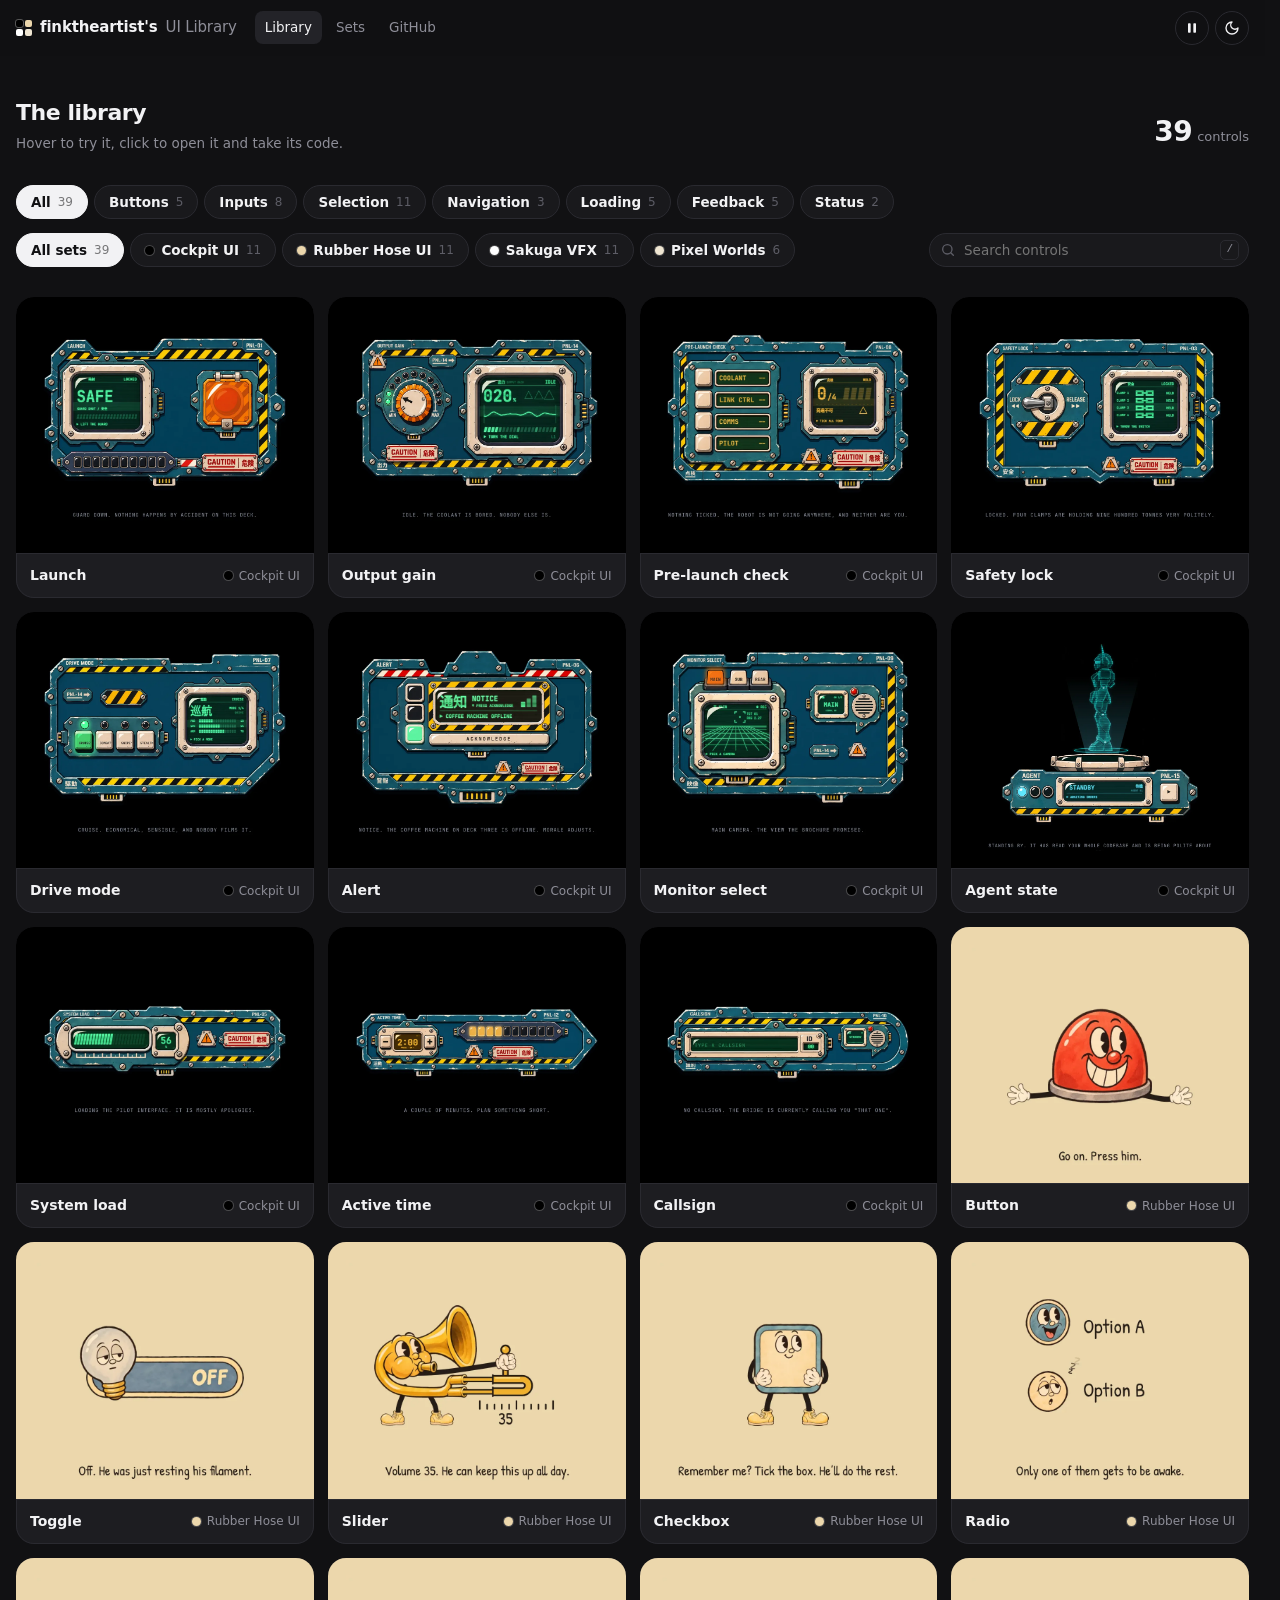
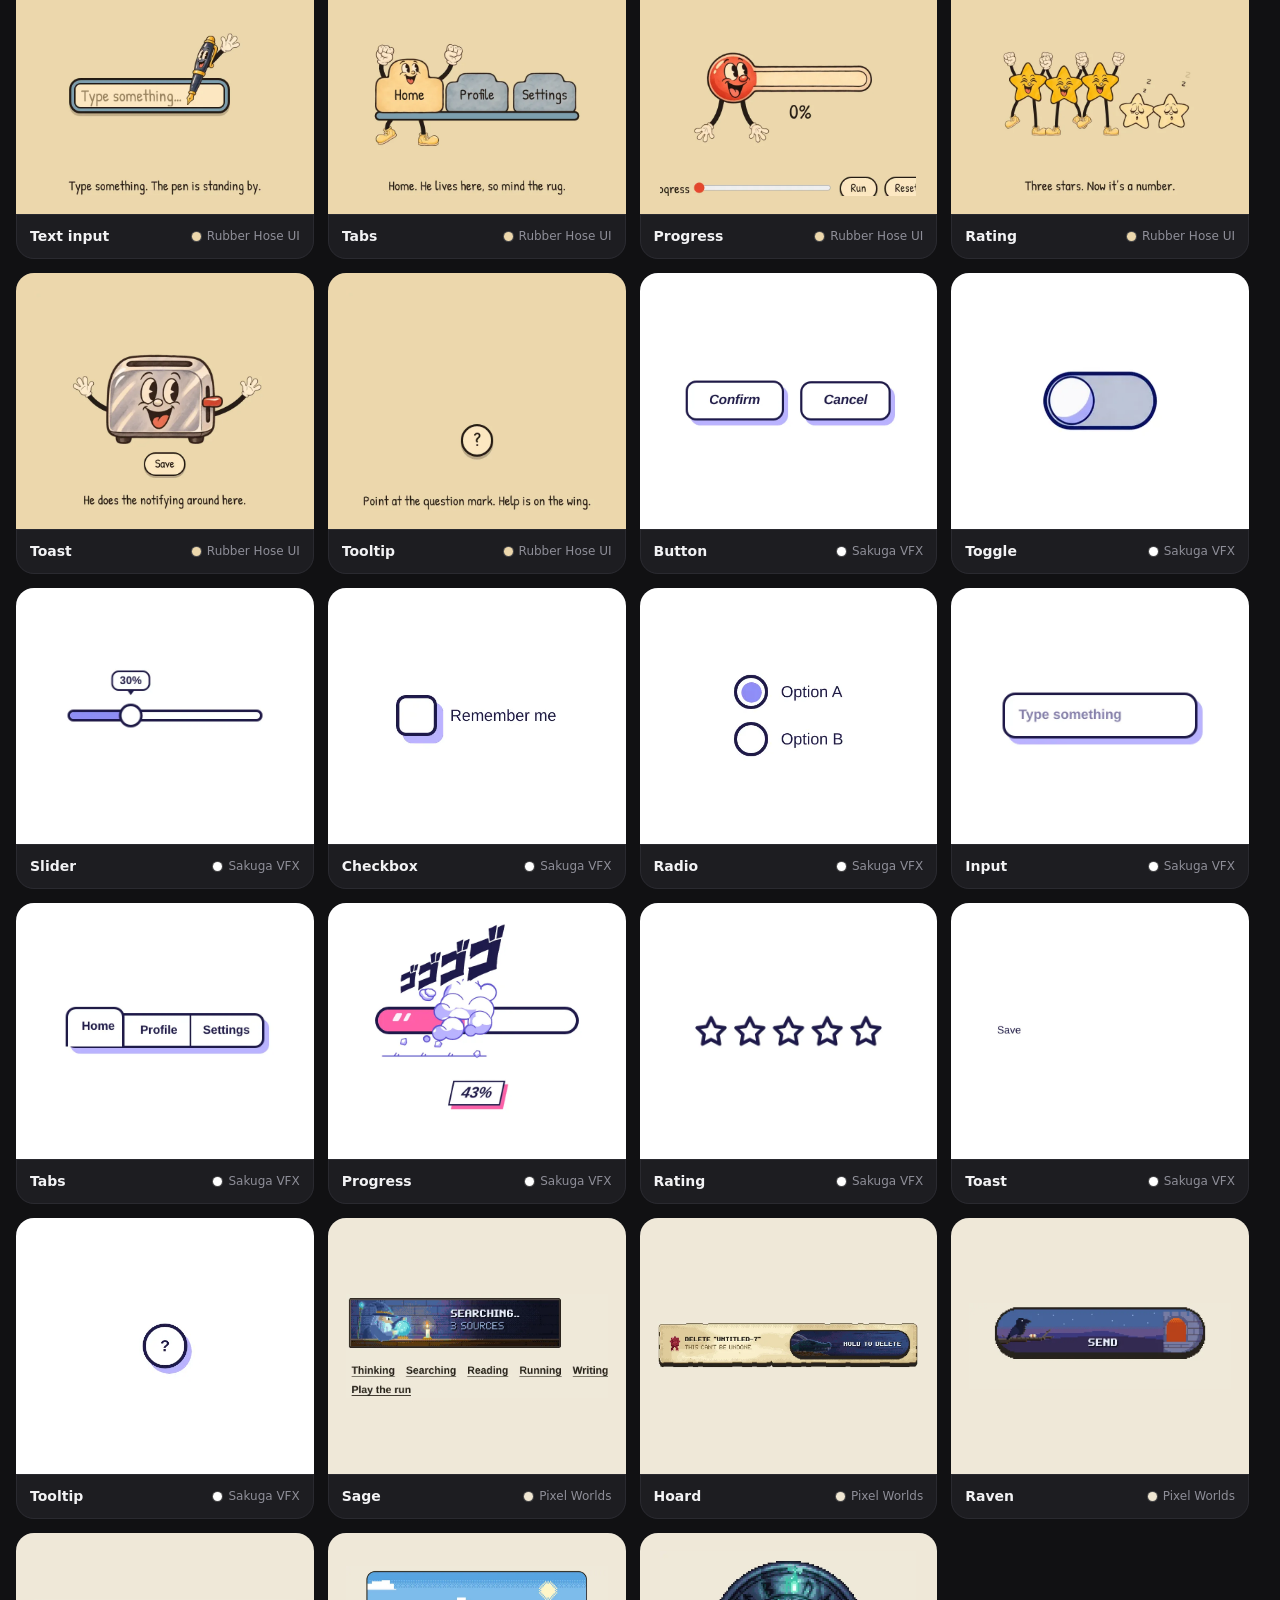
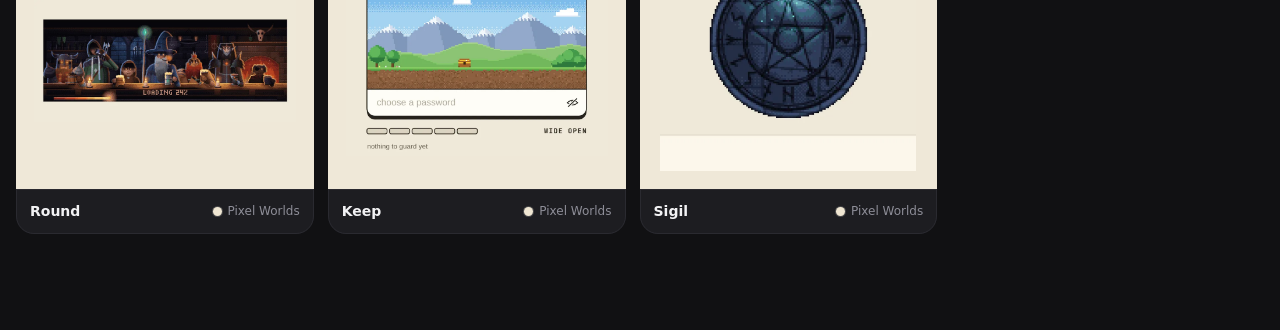
==== commit 3b3ce8fc: "Sets page: one tile style for every set, and one top bar for the site Each set is shown as four of i" ====
--- a/index.html
+++ b/index.html
@@ -5,36 +5,15 @@
 <meta name="viewport" content="width=device-width, initial-scale=1, viewport-fit=cover">
 <title>finktheartist's UI Library</title>
 <meta name="description" content="Every control from every UI set on one page. Hover a card to play with it, open it for the install line and the code.">
+<script>try { document.documentElement.dataset.theme = localStorage.getItem('lib-theme') || 'dark'; } catch { document.documentElement.dataset.theme = 'dark'; }</script>
+<link rel="stylesheet" href="site.css">
 <style>
   /* Every control from every set, as one library. Two views on one page:
      the grid (#/), where each card is a still that turns into the live control while you hover it, and
      a control's own page (#/SET/NAME), with every control in a sidebar, the control live, and the install line and code.
      The data is library/components.json, built from each set's registry.json by tools/library.mjs, with the stills and loops
-     beside it in library/. ?local frames the sets from _sets/. The page that lists the sets themselves is sets/. */
-  :root { color-scheme: dark; --page: #111113; --raise: #19191c; --card: #1d1d21; --text: #f2f2f4; --mute: #8e8e98; --faint: #5d5d66; --line: #2a2a30; --chip: #232328; --on: #f2f2f4; --on-text: #111113; }
-  :root[data-theme=light] { color-scheme: light; --page: #f5f5f3; --raise: #ffffff; --card: #ffffff; --text: #17171a; --mute: #6b6b74; --faint: #a1a1a8; --line: #e3e3e6; --chip: #ededee; --on: #17171a; --on-text: #ffffff; }
-  * { box-sizing: border-box; }
-  html { -webkit-text-size-adjust: 100%; overflow-x: clip; background: var(--page); scrollbar-gutter: stable; }
-  body { margin: 0; color: var(--text); background: var(--page); font: 400 15px/1.5 -apple-system, BlinkMacSystemFont, "Inter", "Segoe UI", system-ui, sans-serif; -webkit-font-smoothing: antialiased; overflow-x: clip; }
-  a { color: inherit; text-decoration: none; } button, input { font: inherit; color: inherit; }
-  button { cursor: pointer; }
-  :focus-visible { outline: 2px solid var(--text); outline-offset: 2px; border-radius: 8px; }
-  [hidden] { display: none !important; }
-  .sr { position: absolute; width: 1px; height: 1px; overflow: hidden; clip-path: inset(50%); white-space: nowrap; }
-  kbd { padding: 1px 5px; border: 1px solid var(--line); border-radius: 5px; font: 11px/1.4 ui-monospace, "SF Mono", Menlo, monospace; color: var(--mute); }
-
-  /* top bar */
-  .bar { position: sticky; top: 0; z-index: 20; display: flex; align-items: center; gap: 18px; height: 56px; padding: 0 max(16px, env(safe-area-inset-left)); background: color-mix(in srgb, var(--page) 86%, transparent); backdrop-filter: blur(14px); -webkit-backdrop-filter: blur(14px); border-bottom: 1px solid transparent; transition: border-color .2s; }
-  .bar.scrolled { border-bottom-color: var(--line); }
-  .brand { display: flex; align-items: center; gap: 8px; font-weight: 650; letter-spacing: -.01em; }
-  .brand i { display: grid; grid-template-columns: 1fr 1fr; gap: 2px; width: 16px; height: 16px; }
-  .brand i b { border-radius: 2px; } .brand span { color: var(--mute); font-weight: 450; }
-  .bar nav { display: flex; gap: 4px; font-size: 13.5px; }
-  .bar nav a { padding: 6px 10px; border-radius: 8px; color: var(--mute); } .bar nav a:hover, .bar nav a[aria-current] { color: var(--text); background: var(--chip); }
-  .bar .end { margin-left: auto; display: flex; align-items: center; gap: 6px; }
-  .icon { display: inline-grid; place-items: center; width: 34px; height: 34px; border: 1px solid var(--line); border-radius: 999px; background: none; color: var(--text); }
-  .icon:hover { background: var(--chip); } .icon svg { width: 16px; height: 16px; }
-
+     beside it in library/. ?local frames the sets from _sets/. The page that lists the sets themselves is sets/.
+     The colours and the top bar are shared with that page: site.css and site.js. */
   /* grid view */
   .wrap { max-width: 1440px; margin: 0 auto; padding: 0 max(16px, env(safe-area-inset-left)) 96px; }
   .head { padding-top: 40px; display: flex; align-items: end; justify-content: space-between; gap: 16px; }
@@ -122,7 +101,7 @@
     .acts .right { margin-left: 0; width: 100%; }
   }
   @media (max-width: 600px) {
-    .bar nav { display: none; } .grid { grid-template-columns: 1fr 1fr; gap: 10px; }
+    .grid { grid-template-columns: 1fr 1fr; gap: 10px; }
     .meta { padding: 9px 11px 10px; } .meta .set span { display: none; } .open { display: none; }
     .search { max-width: none; } .row2 { flex-wrap: wrap; } .stage { min-height: 300px; padding: 20px 8px; }
   }
@@ -131,14 +110,7 @@
 </style>
 </head>
 <body>
-<header class="bar" id="bar">
-  <a class="brand" href="#/" aria-label="finktheartist's UI Library, all controls"><i aria-hidden="true"><b style="background:#000;outline:1px solid #555"></b><b style="background:#ecd7ac"></b><b style="background:#fff"></b><b style="background:#efe6d2"></b></i>finktheartist's <span>UI Library</span></a>
-  <nav><a href="#/" id="nav-lib">Library</a><a href="sets/" id="nav-sets">Sets</a><a href="https://github.com/finktheartist" target="_blank" rel="noopener">GitHub</a></nav>
-  <div class="end">
-    <button class="icon" id="motion" type="button" aria-pressed="false" aria-label="Pause the card loops" title="Pause the card loops"></button>
-    <button class="icon" id="theme" type="button" aria-label="Switch light and dark"><svg viewBox="0 0 24 24" fill="none" stroke="currentColor" stroke-width="2" stroke-linecap="round" stroke-linejoin="round"><path d="M12 3a6 6 0 0 0 9 9 9 9 0 1 1-9-9Z"/></svg></button>
-  </div>
-</header>
+<header class="bar" id="bar" data-page="library" data-root="./"></header>
 
 <div id="lib" class="wrap" hidden>
   <div class="head">
@@ -162,6 +134,7 @@
 </div>
 <div class="toast" id="toast" role="status"></div>
 
+<script src="site.js"></script>
 <script>
 const LOCAL = new URLSearchParams(location.search).has('local');
 const $ = (s, el = document) => el.querySelector(s);
@@ -173,17 +146,8 @@
   copy: '<svg viewBox="0 0 24 24" fill="none" stroke="currentColor" stroke-width="2" stroke-linecap="round" stroke-linejoin="round"><rect x="9" y="9" width="12" height="12" rx="2"/><path d="M5 15H4a1 1 0 0 1-1-1V4a1 1 0 0 1 1-1h10a1 1 0 0 1 1 1v1"/></svg>',
   ext: '<svg viewBox="0 0 24 24" fill="none" stroke="currentColor" stroke-width="2" stroke-linecap="round" stroke-linejoin="round"><path d="M14 4h6v6M20 4l-9 9M18 14v5a1 1 0 0 1-1 1H5a1 1 0 0 1-1-1V7a1 1 0 0 1 1-1h5"/></svg>',
   gh: '<svg viewBox="0 0 24 24" fill="currentColor"><path d="M12 2a10 10 0 0 0-3.2 19.5c.5.1.7-.2.7-.5v-1.7c-2.8.6-3.4-1.3-3.4-1.3-.5-1.2-1.1-1.5-1.1-1.5-.9-.6.1-.6.1-.6 1 .1 1.5 1 1.5 1 .9 1.6 2.4 1.1 3 .8.1-.6.4-1.1.6-1.3-2.2-.3-4.6-1.1-4.6-5a3.9 3.9 0 0 1 1-2.7 3.6 3.6 0 0 1 .1-2.6s.8-.3 2.8 1a9.6 9.6 0 0 1 5 0c1.9-1.3 2.8-1 2.8-1 .4 1 .2 2 .1 2.6a3.9 3.9 0 0 1 1 2.7c0 3.9-2.3 4.7-4.6 5 .4.3.7 1 .7 1.9V21c0 .3.2.6.7.5A10 10 0 0 0 12 2Z"/></svg>',
-  pause: '<svg viewBox="0 0 24 24" fill="currentColor"><rect x="6" y="5" width="4" height="14" rx="1"/><rect x="14" y="5" width="4" height="14" rx="1"/></svg>',
-  resume: '<svg viewBox="0 0 24 24" fill="currentColor"><path d="M7 5.5v13a1 1 0 0 0 1.5.9l10.5-6.5a1 1 0 0 0 0-1.8L8.5 4.6A1 1 0 0 0 7 5.5Z"/></svg>',
   play: '<svg viewBox="0 0 24 24" fill="none" stroke="currentColor" stroke-width="2" stroke-linecap="round" stroke-linejoin="round"><path d="M21 12a9 9 0 1 1-3-6.7L21 8M21 3v5h-5"/></svg>',
 };
-
-// theme: dark unless the reader picked light (remembered on this device only)
-const store = { get: (k) => { try { return localStorage.getItem(k); } catch { return null; } }, set: (k, v) => { try { localStorage.setItem(k, v); } catch {} } };
-const setTheme = (t) => { document.documentElement.dataset.theme = t; store.set('lib-theme', t); };
-setTheme(store.get('lib-theme') || 'dark');
-$('#theme').onclick = () => setTheme(document.documentElement.dataset.theme === 'dark' ? 'light' : 'dark');
-addEventListener('scroll', () => $('#bar').classList.toggle('scrolled', scrollY > 4), { passive: true });
 
 let SETS = {}, ALL = [];
 const state = { kind: 'All', set: 'All', q: '' };
@@ -201,24 +165,6 @@
   toast(`${label} copied`);
 }
 
-// ---------- loops ----------
-// Each card plays a short recording of its control being used, while at least half of it is on screen. They start paused
-// for anyone who asks for reduced motion, and the pause button in the bar stops them all (remembered on this device).
-const reduce = matchMedia('(prefers-reduced-motion: reduce)');
-let paused = store.get('lib-loops') ? store.get('lib-loops') === 'off' : reduce.matches;
-const loops = new IntersectionObserver((es) => es.forEach((e) => { e.target._seen = e.isIntersecting; playLoop(e.target); }), { threshold: .5 });
-function playLoop(v) {
-  if (v._seen && !paused) { if (v.preload !== 'auto') v.preload = 'auto'; v.play().then(() => v.classList.add('on')).catch(() => {}); }
-  else v.pause();
-}
-function setPaused(p, save) {
-  paused = p; if (save) store.set('lib-loops', p ? 'off' : 'on');
-  const b = $('#motion'); b.innerHTML = p ? ICON.resume : ICON.pause; b.setAttribute('aria-pressed', p);
-  b.title = b.ariaLabel = p ? 'Play the card loops' : 'Pause the card loops';
-  document.querySelectorAll('#grid video').forEach(playLoop);
-}
-$('#motion').onclick = () => setPaused(!paused, true);
-
 // ---------- grid ----------
 function filtered() {
   const q = state.q.trim().toLowerCase();
@@ -236,13 +182,13 @@
   const list = filtered(), grid = $('#grid');
   $('#count').textContent = list.length;
   $('#empty').hidden = list.length > 0;
-  loops.disconnect();
+  Site.clear();
   grid.innerHTML = list.map((c) => `<article class="card" data-id="${c.id}" style="--paper:${c.size?.bg || SETS[c.set].paper}">
     <div class="view"><img src="${thumb(c)}" alt="" loading="lazy" decoding="async">${c.loop ? `<video src="library/loops/${c.set}--${c.name}.mp4" muted loop playsinline preload="none" aria-hidden="true"></video>` : ''}<span class="live-tag">Live</span></div>
     <a class="open" href="${href(c)}" tabindex="-1">Open ${ICON.right.replace('<svg', '<svg width="13" height="13"')}</a>
     <div class="meta"><h3><a href="${href(c)}">${esc(c.title)}</a></h3><span class="set"><span class="dot" style="background:${SETS[c.set].paper}"></span><span>${esc(SETS[c.set].name)}</span></span></div>
   </article>`).join('');
-  grid.querySelectorAll('video').forEach((v) => loops.observe(v));
+  grid.querySelectorAll('video').forEach((v) => Site.loop(v)); // each card's recording plays while it is on screen (site.js)
 }
 $('#kinds').onclick = (e) => { const b = e.target.closest('[data-kind]'); if (b) { state.kind = b.dataset.kind; renderGrid(); } };
 $('#sets').onclick = (e) => { const b = e.target.closest('[data-set]'); if (b) { state.set = b.dataset.set; renderGrid(); } };
@@ -267,12 +213,12 @@
   const f = Object.assign(document.createElement('iframe'), { src: demoUrl(c), title: `${c.title}, live` });
   f.onload = () => { f.classList.add('ready'); $('img', view).classList.add('gone'); };
   view.append(f); view.classList.add('live'); fitFrame(f, view, c);
-  $('video', view)?.pause();
+  const v = $('video', view); if (v) Site.hold(v, true);
 }
 function sleep(card) {
   if (!card) return;
   const view = $('.view', card); view?.classList.remove('live'); $('iframe', view)?.remove(); $('img', view)?.classList.remove('gone');
-  const v = $('video', view); if (v) playLoop(v);
+  const v = $('video', view); if (v) Site.hold(v, false);
   if (liveCard === card) liveCard = null;
 }
 $('#grid').addEventListener('pointerover', (e) => {
@@ -360,6 +306,9 @@
 let lastGridY = 0;
 function route() {
   const id = location.hash.replace(/^#\/?/, ''), c = ALL.find((x) => x.id === id);
+  // #/?set=ID opens the grid showing one set (the sets page links here)
+  const only = id.match(/^\?set=([\w-]+)/)?.[1];
+  if (only && SETS[only]) { Object.assign(state, { set: only, kind: 'All', q: '' }); $('#q').value = ''; history.replaceState(null, '', location.pathname + location.search + '#/'); }
   const toDoc = !!c, wasGrid = !$('#lib').hidden;
   if (toDoc && wasGrid) lastGridY = scrollY;
   sleep(liveCard);
@@ -379,10 +328,8 @@
   }
 });
 
-setPaused(paused);
 fetch('library/components.json').then((r) => r.json()).then((d) => {
   SETS = Object.fromEntries(d.sets.map((s) => [s.id, s])); ALL = d.components;
-  if (LOCAL) document.querySelectorAll('a[href="sets/"]').forEach((a) => (a.href = 'sets/?local'));
   route();
 });
 </script>
--- a/site.css
+++ b/site.css
@@ -0,0 +1,32 @@
+/* Shared by every page of the site: the colours, the base type and the top bar. site.js draws the bar. */
+:root { color-scheme: dark; --page: #111113; --raise: #19191c; --card: #1d1d21; --text: #f2f2f4; --mute: #8e8e98; --faint: #5d5d66; --line: #2a2a30; --chip: #232328; --on: #f2f2f4; --on-text: #111113; }
+:root[data-theme=light] { color-scheme: light; --page: #f5f5f3; --raise: #ffffff; --card: #ffffff; --text: #17171a; --mute: #6b6b74; --faint: #a1a1a8; --line: #e3e3e6; --chip: #ededee; --on: #17171a; --on-text: #ffffff; }
+* { box-sizing: border-box; }
+html { -webkit-text-size-adjust: 100%; overflow-x: clip; background: var(--page); scrollbar-gutter: stable; }
+body { margin: 0; color: var(--text); background: var(--page); font: 400 15px/1.5 -apple-system, BlinkMacSystemFont, "Inter", "Segoe UI", system-ui, sans-serif; -webkit-font-smoothing: antialiased; overflow-x: clip; }
+a { color: inherit; text-decoration: none; } button, input { font: inherit; color: inherit; }
+button { cursor: pointer; }
+:focus-visible { outline: 2px solid var(--text); outline-offset: 2px; border-radius: 8px; }
+[hidden] { display: none !important; }
+.sr { position: absolute; width: 1px; height: 1px; overflow: hidden; clip-path: inset(50%); white-space: nowrap; }
+kbd { padding: 1px 5px; border: 1px solid var(--line); border-radius: 5px; font: 11px/1.4 ui-monospace, "SF Mono", Menlo, monospace; color: var(--mute); }
+
+.bar { position: sticky; top: 0; z-index: 20; display: flex; align-items: center; gap: 18px; height: 56px; padding: 0 max(16px, env(safe-area-inset-left)); background: color-mix(in srgb, var(--page) 86%, transparent); backdrop-filter: blur(14px); -webkit-backdrop-filter: blur(14px); border-bottom: 1px solid transparent; transition: border-color .2s; }
+.bar.scrolled { border-bottom-color: var(--line); }
+.brand { display: flex; align-items: center; gap: 8px; flex: none; font-weight: 650; letter-spacing: -.01em; white-space: nowrap; }
+.brand i { display: grid; grid-template-columns: 1fr 1fr; gap: 2px; width: 16px; height: 16px; }
+.brand i b { border-radius: 2px; } .brand span { color: var(--mute); font-weight: 450; }
+.bar nav { display: flex; gap: 4px; font-size: 13.5px; }
+.bar nav a { padding: 6px 10px; border-radius: 8px; color: var(--mute); } .bar nav a:hover, .bar nav a[aria-current] { color: var(--text); background: var(--chip); }
+.bar .end { margin-left: auto; display: flex; align-items: center; gap: 6px; }
+.icon { display: inline-grid; place-items: center; width: 34px; height: 34px; border: 1px solid var(--line); border-radius: 999px; background: none; color: var(--text); }
+.icon:hover { background: var(--chip); } .icon svg { width: 16px; height: 16px; }
+
+/* the page's own pill buttons, shared so both pages press the same way */
+.btn { display: inline-flex; align-items: center; gap: 7px; height: 34px; padding: 0 13px; border: 1px solid var(--line); border-radius: 999px; background: var(--raise); font-size: 13px; font-weight: 550; }
+.btn:hover { border-color: var(--faint); } .btn svg { width: 15px; height: 15px; } .btn.main { background: var(--on); border-color: var(--on); color: var(--on-text); }
+
+@media (max-width: 600px) {
+  .bar { gap: 10px; } .brand .who { display: none; } .bar nav a.ext { display: none; } .bar nav a { padding: 6px 8px; }
+}
+@media (prefers-reduced-motion: reduce) { * { transition: none !important; } }
